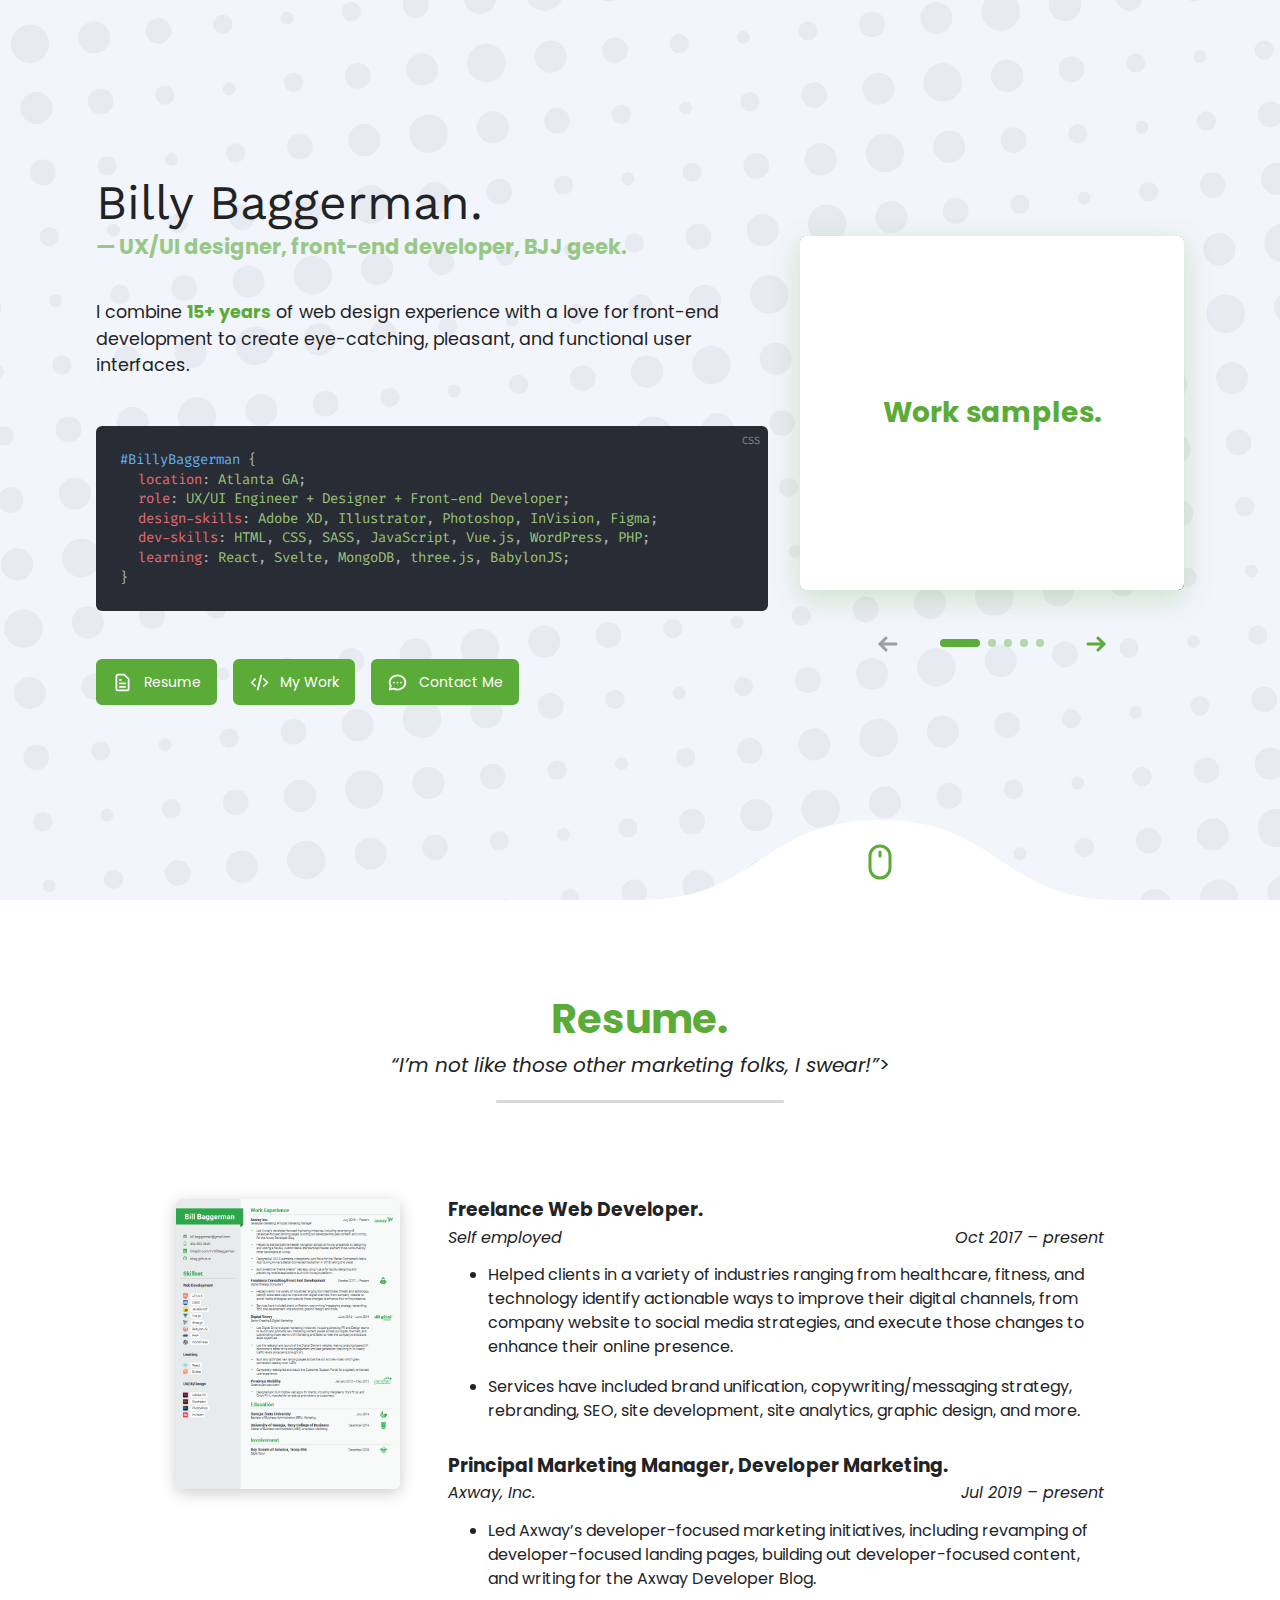
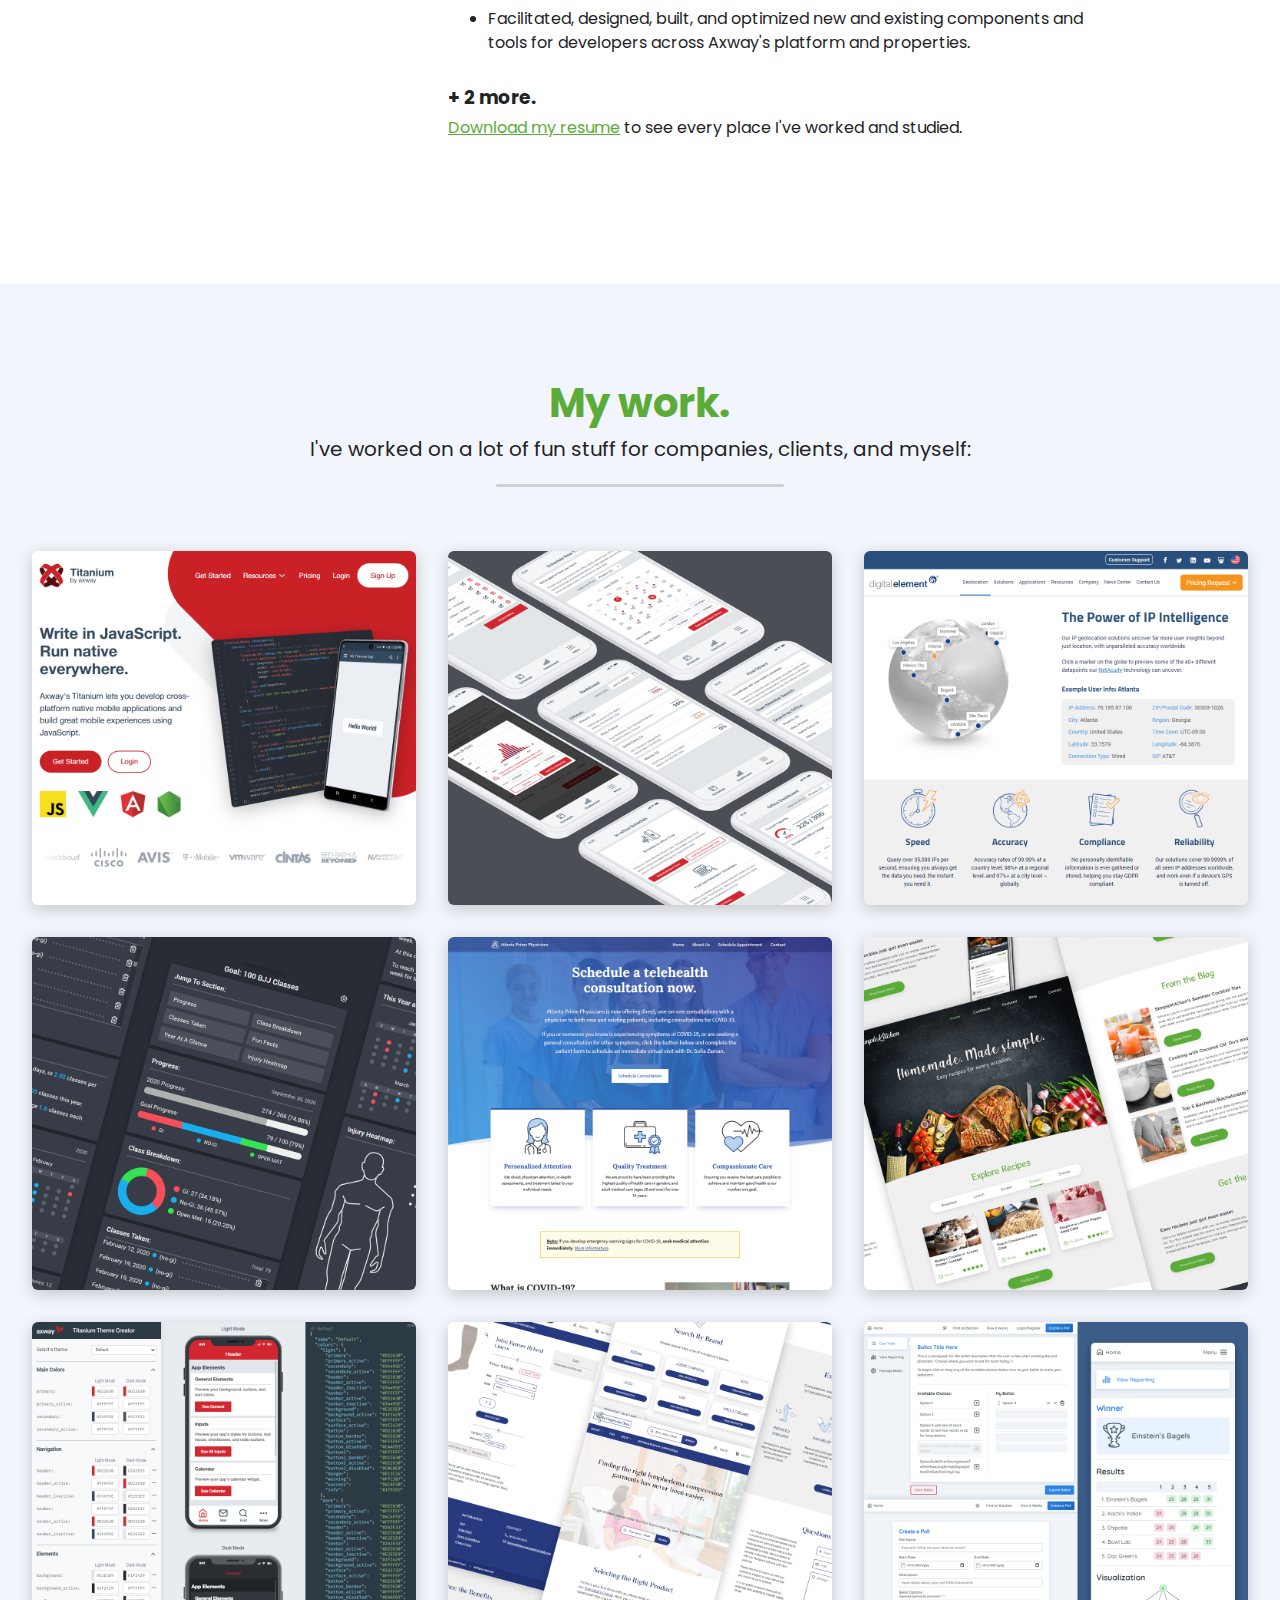
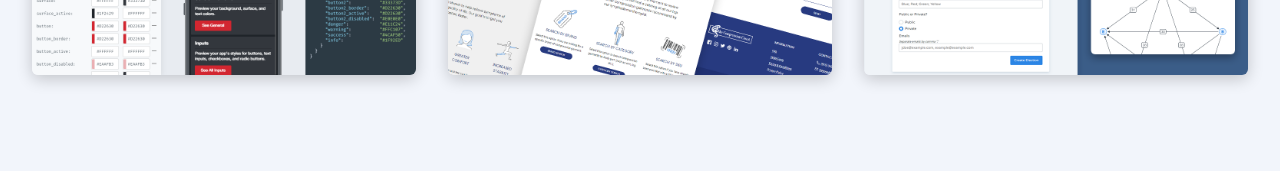
==== index.html @ f3b65472 "Added meta tags to <head> & no-js flavor text to work items" ====
<!DOCTYPE html>
<html lang="en">
    <head>
        <meta charset="UTF-8">
        <meta name="viewport" content="width=device-width, initial-scale=1.0">
        <meta http-equiv="X-UA-Compatible" content="ie=edge">
        <meta name="description" content="Portfolio: Billy Baggerman, freelance front-end developer and UX/UI designer." />
        <meta name="title" property="og:title" content="Billy Baggerman | UX/UI Engineer, Designer, Front-end Developer" />
        <meta property="og:type" content="Website" />
        <meta name="image" property="og:image" content="https://bbag.github.io/img/thumbnail-portfolio.png" />
        <meta name="description" property="og:description" content="Portfolio: Billy Baggerman, freelance front-end developer and UX/UI designer." />
        <meta name="author" content="Billy Baggerman" />
        <title>Billy Baggerman | UX/UI Engineer, Designer, Front-end Developer</title>
        <link rel="stylesheet" href="portfolio.css" type="text/css">
        <link href="https://fonts.googleapis.com/css2?family=Poppins:wght@300;700&family=Fira+Code&family=Work+Sans:wght@800&family=Roboto:ital,wght@0,400;0,700;1,400;1,700&display=swap" rel="stylesheet">
        <link rel="shortcut icon" href="favicon.ico">
    </head>
    <body>
        <section class="hero">
            <!-- <img class="hero-background" src="img/dots-background.svg" alt="">
            <canvas id="heroCanvas"></canvas> -->
            <div class="hero-content">
                <div class="hero--left">
                    <h1 class="hero__name">Billy Baggerman.</h1>
                    <h2 class="hero__title"><span>&mdash; UX/UI designer, front-end developer, BJJ geek.</span></h2>
                    <p class="hero__intro">I combine <strong class="hero__intro__highlight">15+ years</strong> of web design experience with a love for front-end development to create eye-catching, pleasant, and functional user interfaces.</p>
                    <div class="terminal"><span class="terminal--selector">#BillyBaggerman</span> {
<div class="terminal--line"><span class="terminal--property">location</span>: <span class="terminal--value">Atlanta GA</span>;</div><div class="terminal--line"><span class="terminal--property">role</span>: <span class="terminal--value">UX/UI Engineer + Designer + Front-end Developer</span>;</div><div class="terminal--line"><span class="terminal--property">design-skills</span>: <span class="terminal--value">Adobe XD</span>, <span class="terminal--value">Illustrator</span>, <span class="terminal--value">Photoshop</span>, <span class="terminal--value">InVision</span>, <span class="terminal--value">Figma</span>;</div><div class="terminal--line"><span class="terminal--property">dev-skills</span>: <span class="terminal--value">HTML</span>, <span class="terminal--value">CSS</span>, <span class="terminal--value">SASS</span>, <span class="terminal--value">JavaScript</span>, <span class="terminal--value">Vue.js</span>, <span class="terminal--value">WordPress</span>, <span class="terminal--value">PHP</span>;</div><div class="terminal--line"><span class="terminal--property">learning</span>: <span class="terminal--value">React</span>, <span class="terminal--value">Svelte</span>, <span class="terminal--value">MongoDB</span>, <span class="terminal--value">three.js</span>, <span class="terminal--value">BabylonJS</span>;</div>}</div>
                    <div class="hero__buttons">
                        <button class="button" data-scroll="section-resume">
                            <svg xmlns="http://www.w3.org/2000/svg" viewBox="0 0 24 24">
                                <path d="M17 21H7a2 2 0 0 1 -2 -2V5a2 2 0 0 1 2 -2h7l5 5v11a2 2 0 0 1 -2 2z" />
                                <line x1="9" y1="9" x2="10" y2="9" />
                                <line x1="9" y1="13" x2="15" y2="13" />
                                <line x1="9" y1="17" x2="15" y2="17" />
                            </svg>
                            Resume
                        </button>
                        <button class="button" data-scroll="section-work">
                            <svg xmlns="http://www.w3.org/2000/svg" viewBox="0 0 24 24">
                                <polyline points="7 8 3 12 7 16" />
                                <polyline points="17 8 21 12 17 16" />
                                <line x1="14" y1="4" x2="10" y2="20" />
                            </svg>
                            My Work
                        </button>
                        <a class="button" href="mailto:bill.baggerman@gmail.com">
                            <svg xmlns="http://www.w3.org/2000/svg" viewBox="0 0 24 24">
                                <path d="M3 20l1.3 -3.9a9 8 0 1 1 3.4 2.9l-4.7 1" />
                                <line x1="12" y1="12" x2="12" y2="12.01" />
                                <line x1="8" y1="12" x2="8" y2="12.01" />
                                <line x1="16" y1="12" x2="16" y2="12.01" />
                            </svg>
                            Contact Me
                        </a>
                    </div>
                </div>
                <div class="hero--right">
                    <div class="hero__thumbnails">
                        <img class="thumbnail--sizer" src="img/thumbnail-titanium.png" alt="">
                        <img class="thumbnail thumbnail--active" src="img/thumbnail-simplekitchen.png" data-color="#5BAB38" data-target="work-simplekitchen" alt="UX/UI design for recipe landing page">
                        <img class="thumbnail thumbnail--right" src="img/thumbnail-titanium.png" data-color="#CA2127" data-target="work-titanium" alt="Subdomain website for Axway Titanium">
                        <img class="thumbnail thumbnail--right" src="img/thumbnail-digitalelement.png" data-color="#F4941C" data-target="work-digitalelement" alt="Interactive 3D globe for Digital Element">
                        <img class="thumbnail thumbnail--right" src="img/thumbnail-bjjtracker.png" data-color="#282C34" data-target="work-bjjtracker" alt="Personal BJJ class analytics dashboard">
                        <img class="thumbnail thumbnail--right" src="img/thumbnail-atlprime.png" data-color="#3458B2" data-target="work-atlprime" alt="Atlanta Prime Physicians website">
                        <div class="thumbnail-info-container">
                            <span class="thumbnail-info">
                                <h3>Project:</h3>
                                <span class="thumbnail-info-title">
                                    Axway Titanium developer site
                                </span>
                            </span>
                            <span>
                                <button class="button button-small" id="checkItOut">
                                    Check It Out
                                </button>
                            </span>
                        </div>
                        <div class="thumbnail-reveal-1">
                            <span>Work samples.</span>
                        </div>
                    </div>
                    <div class="thumbnail-controls">
                        <button class="button step-button disabled" id="buttonPrev">
                            <svg xmlns="http://www.w3.org/2000/svg" viewBox="0 0 24 18">
                                <line x1="20" y1="10" x2="4" y2="10" />
                                <polyline points="10 16 4 10 10 4" />
                            </svg>
                        </button>
                        <div id="dots">
                            <span class="dot dot-active"></span>
                            <span class="dot"></span>
                            <span class="dot"></span>
                            <span class="dot"></span>
                            <span class="dot"></span>
                        </div>
                        <button class="button step-button" id="buttonNext">
                            <svg xmlns="http://www.w3.org/2000/svg" viewBox="0 0 24 18">
                                <line x1="4" y1="10" x2="20" y2="10" />
                                <polyline points="14 4 20 10 14 16" />
                            </svg>
                        </button>
                    </div>
                </div>
            </div>
            <svg class="hero-bottom-divider" xmlns="http://www.w3.org/2000/svg" viewBox="0 0 480 80">
                <path fill="#FFF" d="M0 80C120 80 120 0 240 0s120 80 240 80H0z" />
                <rect x="230" y="26" width="20" height="32" rx="10" data-scroll="section-resume" />
                <line x1="240" y1="32" x2="240" y2="36" />
            </svg>
        </section>
        <section class="resume" id="section-resume">
            <div class="section-intro">
                <h2>Resume.</h2>
                <p><em>&ldquo;I&rsquo;m not like those other marketing folks, I swear!&rdquo;</em>></p>
                <hr />
            </div>
            <div class="resume-content">
                <a class="resume-thumbnail-container" href="resume/baggerman-resume.pdf" target="_blank">
                    <img class="resume-thumbnail" src="img/resume-thumbnail.png" alt="Resume thumbnail preview image">
                </a>
                <div class="resume-text">
                    <h3 class="resume-position-title">Freelance Web Developer.</h3>
                    <h4 class="resume-position-subtitle">
                        <span class="resume-company">Self employed</span>
                        <span class="resume-timeframe">Oct 2017 – present</span>
                    </h4>
                    <ul class="resume-list">
                        <li>Helped clients in a variety of industries ranging from healthcare, fitness, and technology identify actionable ways to improve their digital channels, from company website to social media strategies, and execute those changes to enhance their online presence.</li>
                        <li>Services have included brand unification, copywriting/messaging strategy, rebranding, SEO, site development, site analytics, graphic design, and more.</li>
                    </ul>
                    <h3 class="resume-position-title">Principal Marketing Manager, Developer Marketing.</h3>
                    <h4 class="resume-position-subtitle">
                        <span class="resume-company">Axway, Inc.</span>
                        <span class="resume-timeframe">Jul 2019 – present</span>
                    </h4>
                    <ul class="resume-list">
                        <li>Led Axway’s developer-focused marketing initiatives, including revamping of developer-focused landing pages, building out developer-focused content, and writing for the Axway Developer Blog.</li>
                        <li>Facilitated, designed, built, and optimized new and existing components and tools for developers across Axway's platform and properties.</li>
                    </ul>
                    <h3 class="resume-position-title">+ 2 more.</h3>
                    <p><a href="resume/baggerman-resume.pdf" target="_blank">Download my resume</a> to see every place I've worked and studied.</p>
                </div>
            </div>
        </section>
        <section class="work" id="section-work">
            <div class="section-intro">
                <h2>My work.</h2>
                <p>I've worked on a lot of fun stuff for companies, clients, and myself:</p>
                <hr />
            </div>
            <div class="work-content-grid">
                <div class="work-item" id="work-titanium">
                    <img class="work-item-background" src="img/thumbnail-titanium.png" alt="" role="presentation">
                    <div class="work-item-content">
                        <div class="work-item-text">
                            <h3 class="work-item-title">
                                Axway Titanium website.
                            </h3>
                            <div class="work-item-description">
                                Hey you internet hipster, you need to enable JavaScript for this!
                            </div>
                        </div>
                        <div class="work-buttons">
                            <a href="#" class="button button-small">
                                <svg xmlns="http://www.w3.org/2000/svg" viewBox="0 0 24 24">
                                    <path d="M11 7h-5a2 2 0 0 0 -2 2v9a2 2 0 0 0 2 2h9a2 2 0 0 0 2 -2v-5" />
                                    <line x1="10" y1="14" x2="20" y2="4" />
                                    <polyline points="15 4 20 4 20 9" />
                                </svg>
                                View
                            </a>
                            <a href="#" class="button button-small">
                                <svg xmlns="http://www.w3.org/2000/svg" viewBox="0 0 24 24">
                                    <path d="M1 12s4-8 11-8 11 8 11 8-4 8-11 8-11-8-11-8z"/>
                                    <circle cx="12" cy="12" r="3"/>
                                </svg>
                                Demo
                            </a>
                            <a href="#" class="button button-small">
                                <svg xmlns="http://www.w3.org/2000/svg" viewBox="0 0 24 24">
                                    <path d="M9 19c-5 1.5-5-2.5-7-3m14 6v-3.87a3.37 3.37 0 0 0-.94-2.61c3.14-.35 6.44-1.54 6.44-7A5.44 5.44 0 0 0 20 4.77 5.07 5.07 0 0 0 19.91 1S18.73.65 16 2.48a13.38 13.38 0 0 0-7 0C6.27.65 5.09 1 5.09 1A5.07 5.07 0 0 0 5 4.77a5.44 5.44 0 0 0-1.5 3.78c0 5.42 3.3 6.61 6.44 7A3.37 3.37 0 0 0 9 18.13V22"/>
                                </svg>
                                GitHub
                            </a>
                        </div>
                    </div>
                </div>
                <div class="work-item" id="work-digitalelement">
                    <img class="work-item-background" src="img/thumbnail-digitalelement.png" alt="" role="presentation">
                    <div class="work-item-content">
                        <div class="work-item-text">
                            <h3 class="work-item-title">
                                3D geolocation data visualization.
                            </h3>
                            <div class="work-item-description">
                                Hey you internet hipster, you need to enable JavaScript for this!
                            </div>
                        </div>
                        <div class="work-buttons">
                            <a href="https://www.digitalelement.com/geolocation/" class="button button-small">
                                <svg xmlns="http://www.w3.org/2000/svg" viewBox="0 0 24 24">
                                    <path d="M11 7h-5a2 2 0 0 0 -2 2v9a2 2 0 0 0 2 2h9a2 2 0 0 0 2 -2v-5" />
                                    <line x1="10" y1="14" x2="20" y2="4" />
                                    <polyline points="15 4 20 4 20 9" />
                                </svg>
                                View
                            </a>
                            <a href="https://bbag.github.io/3d-geolocation-globe/" class="button button-small">
                                <svg xmlns="http://www.w3.org/2000/svg" viewBox="0 0 24 24">
                                    <path d="M1 12s4-8 11-8 11 8 11 8-4 8-11 8-11-8-11-8z"/>
                                    <circle cx="12" cy="12" r="3"/>
                                </svg>
                                Demo
                            </a>
                            <a href="https://github.com/bbag/3d-geolocation-globe" class="button button-small">
                                <svg xmlns="http://www.w3.org/2000/svg" viewBox="0 0 24 24">
                                    <path d="M9 19c-5 1.5-5-2.5-7-3m14 6v-3.87a3.37 3.37 0 0 0-.94-2.61c3.14-.35 6.44-1.54 6.44-7A5.44 5.44 0 0 0 20 4.77 5.07 5.07 0 0 0 19.91 1S18.73.65 16 2.48a13.38 13.38 0 0 0-7 0C6.27.65 5.09 1 5.09 1A5.07 5.07 0 0 0 5 4.77a5.44 5.44 0 0 0-1.5 3.78c0 5.42 3.3 6.61 6.44 7A3.37 3.37 0 0 0 9 18.13V22"/>
                                </svg>
                                GitHub
                            </a>
                        </div>
                    </div>
                </div>
                <div class="work-item" id="work-atlprime">
                    <img class="work-item-background" src="img/thumbnail-atlprime.png" alt="" role="presentation">
                    <div class="work-item-content">
                        <div class="work-item-text">
                            <h3 class="work-item-title">
                                Atlanta Prime Physicians website.
                            </h3>
                            <div class="work-item-description">
                                Hey you internet hipster, you need to enable JavaScript for this!
                            </div>
                        </div>
                        <div class="work-buttons">
                            <a href="https://www.digitalelement.com/geolocation/" class="button button-small">
                                <svg xmlns="http://www.w3.org/2000/svg" viewBox="0 0 24 24">
                                    <path d="M11 7h-5a2 2 0 0 0 -2 2v9a2 2 0 0 0 2 2h9a2 2 0 0 0 2 -2v-5" />
                                    <line x1="10" y1="14" x2="20" y2="4" />
                                    <polyline points="15 4 20 4 20 9" />
                                </svg>
                                View
                            </a>
                            <a href="#" class="button button-small">
                                <svg xmlns="http://www.w3.org/2000/svg" viewBox="0 0 24 24">
                                    <path d="M1 12s4-8 11-8 11 8 11 8-4 8-11 8-11-8-11-8z"/>
                                    <circle cx="12" cy="12" r="3"/>
                                </svg>
                                Demo
                            </a>
                            <a href="#" class="button button-small">
                                <svg xmlns="http://www.w3.org/2000/svg" viewBox="0 0 24 24">
                                    <path d="M9 19c-5 1.5-5-2.5-7-3m14 6v-3.87a3.37 3.37 0 0 0-.94-2.61c3.14-.35 6.44-1.54 6.44-7A5.44 5.44 0 0 0 20 4.77 5.07 5.07 0 0 0 19.91 1S18.73.65 16 2.48a13.38 13.38 0 0 0-7 0C6.27.65 5.09 1 5.09 1A5.07 5.07 0 0 0 5 4.77a5.44 5.44 0 0 0-1.5 3.78c0 5.42 3.3 6.61 6.44 7A3.37 3.37 0 0 0 9 18.13V22"/>
                                </svg>
                                GitHub
                            </a>
                        </div>
                    </div>
                </div>
                <div class="work-item" id="work-bjjtracker">
                    <img class="work-item-background" src="img/thumbnail-bjjtracker.png" alt="" role="presentation">
                    <div class="work-item-content">
                        <div class="work-item-text">
                            <h3 class="work-item-title">
                                Personal BJJ analytics dashboard.
                            </h3>
                            <div class="work-item-description">
                                Hey you internet hipster, you need to enable JavaScript for this!
                            </div>
                        </div>
                        <div class="work-buttons">
                            <a href="https://www.digitalelement.com/geolocation/" class="button button-small">
                                <svg xmlns="http://www.w3.org/2000/svg" viewBox="0 0 24 24">
                                    <path d="M11 7h-5a2 2 0 0 0 -2 2v9a2 2 0 0 0 2 2h9a2 2 0 0 0 2 -2v-5" />
                                    <line x1="10" y1="14" x2="20" y2="4" />
                                    <polyline points="15 4 20 4 20 9" />
                                </svg>
                                View
                            </a>
                            <a href="#" class="button button-small">
                                <svg xmlns="http://www.w3.org/2000/svg" viewBox="0 0 24 24">
                                    <path d="M1 12s4-8 11-8 11 8 11 8-4 8-11 8-11-8-11-8z"/>
                                    <circle cx="12" cy="12" r="3"/>
                                </svg>
                                Demo
                            </a>
                            <a href="#" class="button button-small">
                                <svg xmlns="http://www.w3.org/2000/svg" viewBox="0 0 24 24">
                                    <path d="M9 19c-5 1.5-5-2.5-7-3m14 6v-3.87a3.37 3.37 0 0 0-.94-2.61c3.14-.35 6.44-1.54 6.44-7A5.44 5.44 0 0 0 20 4.77 5.07 5.07 0 0 0 19.91 1S18.73.65 16 2.48a13.38 13.38 0 0 0-7 0C6.27.65 5.09 1 5.09 1A5.07 5.07 0 0 0 5 4.77a5.44 5.44 0 0 0-1.5 3.78c0 5.42 3.3 6.61 6.44 7A3.37 3.37 0 0 0 9 18.13V22"/>
                                </svg>
                                GitHub
                            </a>
                        </div>
                    </div>
                </div>
                <div class="work-item" id="work-simplekitchen">
                    <img class="work-item-background" src="img/thumbnail-simplekitchen.png" alt="" role="presentation">
                    <div class="work-item-content">
                        <div class="work-item-text">
                            <h3 class="work-item-title">
                                UX/UI design for recipe landing page.
                            </h3>
                            <div class="work-item-description">
                                Hey you internet hipster, you need to enable JavaScript for this!
                            </div>
                        </div>
                        <div class="work-buttons">
                            <a href="https://www.digitalelement.com/geolocation/" class="button button-small">
                                <svg xmlns="http://www.w3.org/2000/svg" viewBox="0 0 24 24">
                                    <path d="M11 7h-5a2 2 0 0 0 -2 2v9a2 2 0 0 0 2 2h9a2 2 0 0 0 2 -2v-5" />
                                    <line x1="10" y1="14" x2="20" y2="4" />
                                    <polyline points="15 4 20 4 20 9" />
                                </svg>
                                View
                            </a>
                            <a href="#" class="button button-small">
                                <svg xmlns="http://www.w3.org/2000/svg" viewBox="0 0 24 24">
                                    <path d="M1 12s4-8 11-8 11 8 11 8-4 8-11 8-11-8-11-8z"/>
                                    <circle cx="12" cy="12" r="3"/>
                                </svg>
                                Demo
                            </a>
                            <a href="#" class="button button-small">
                                <svg xmlns="http://www.w3.org/2000/svg" viewBox="0 0 24 24">
                                    <path d="M9 19c-5 1.5-5-2.5-7-3m14 6v-3.87a3.37 3.37 0 0 0-.94-2.61c3.14-.35 6.44-1.54 6.44-7A5.44 5.44 0 0 0 20 4.77 5.07 5.07 0 0 0 19.91 1S18.73.65 16 2.48a13.38 13.38 0 0 0-7 0C6.27.65 5.09 1 5.09 1A5.07 5.07 0 0 0 5 4.77a5.44 5.44 0 0 0-1.5 3.78c0 5.42 3.3 6.61 6.44 7A3.37 3.37 0 0 0 9 18.13V22"/>
                                </svg>
                                GitHub
                            </a>
                        </div>
                    </div>
                </div>
                <div class="work-item" id="work-titaniumthemepicker">
                    <img class="work-item-background" src="img/thumbnail-titaniumthemepicker.png" alt="" role="presentation">
                    <div class="work-item-content">
                        <div class="work-item-text">
                            <h3 class="work-item-title">
                                Axway Titanium app theme creator tool.
                            </h3>
                            <div class="work-item-description">
                                Hey you internet hipster, you need to enable JavaScript for this!
                            </div>
                        </div>
                        <div class="work-buttons">
                            <a href="https://www.digitalelement.com/geolocation/" class="button button-small">
                                <svg xmlns="http://www.w3.org/2000/svg" viewBox="0 0 24 24">
                                    <path d="M11 7h-5a2 2 0 0 0 -2 2v9a2 2 0 0 0 2 2h9a2 2 0 0 0 2 -2v-5" />
                                    <line x1="10" y1="14" x2="20" y2="4" />
                                    <polyline points="15 4 20 4 20 9" />
                                </svg>
                                View
                            </a>
                            <a href="#" class="button button-small">
                                <svg xmlns="http://www.w3.org/2000/svg" viewBox="0 0 24 24">
                                    <path d="M1 12s4-8 11-8 11 8 11 8-4 8-11 8-11-8-11-8z"/>
                                    <circle cx="12" cy="12" r="3"/>
                                </svg>
                                Demo
                            </a>
                            <a href="#" class="button button-small">
                                <svg xmlns="http://www.w3.org/2000/svg" viewBox="0 0 24 24">
                                    <path d="M9 19c-5 1.5-5-2.5-7-3m14 6v-3.87a3.37 3.37 0 0 0-.94-2.61c3.14-.35 6.44-1.54 6.44-7A5.44 5.44 0 0 0 20 4.77 5.07 5.07 0 0 0 19.91 1S18.73.65 16 2.48a13.38 13.38 0 0 0-7 0C6.27.65 5.09 1 5.09 1A5.07 5.07 0 0 0 5 4.77a5.44 5.44 0 0 0-1.5 3.78c0 5.42 3.3 6.61 6.44 7A3.37 3.37 0 0 0 9 18.13V22"/>
                                </svg>
                                GitHub
                            </a>
                        </div>
                    </div>
                </div>
                <div class="work-item" id="work-compressioncloset">
                    <img class="work-item-background" src="img/thumbnail-compressioncloset.png" alt="" role="presentation">
                    <div class="work-item-content">
                        <div class="work-item-text">
                            <h3 class="work-item-title">
                                The Compression Closet website.
                            </h3>
                            <div class="work-item-description">
                                Hey you internet hipster, you need to enable JavaScript for this!
                            </div>
                        </div>
                        <div class="work-buttons">
                            <a href="https://www.digitalelement.com/geolocation/" class="button button-small">
                                <svg xmlns="http://www.w3.org/2000/svg" viewBox="0 0 24 24">
                                    <path d="M11 7h-5a2 2 0 0 0 -2 2v9a2 2 0 0 0 2 2h9a2 2 0 0 0 2 -2v-5" />
                                    <line x1="10" y1="14" x2="20" y2="4" />
                                    <polyline points="15 4 20 4 20 9" />
                                </svg>
                                View
                            </a>
                            <a href="#" class="button button-small">
                                <svg xmlns="http://www.w3.org/2000/svg" viewBox="0 0 24 24">
                                    <path d="M1 12s4-8 11-8 11 8 11 8-4 8-11 8-11-8-11-8z"/>
                                    <circle cx="12" cy="12" r="3"/>
                                </svg>
                                Demo
                            </a>
                            <a href="#" class="button button-small">
                                <svg xmlns="http://www.w3.org/2000/svg" viewBox="0 0 24 24">
                                    <path d="M9 19c-5 1.5-5-2.5-7-3m14 6v-3.87a3.37 3.37 0 0 0-.94-2.61c3.14-.35 6.44-1.54 6.44-7A5.44 5.44 0 0 0 20 4.77 5.07 5.07 0 0 0 19.91 1S18.73.65 16 2.48a13.38 13.38 0 0 0-7 0C6.27.65 5.09 1 5.09 1A5.07 5.07 0 0 0 5 4.77a5.44 5.44 0 0 0-1.5 3.78c0 5.42 3.3 6.61 6.44 7A3.37 3.37 0 0 0 9 18.13V22"/>
                                </svg>
                                GitHub
                            </a>
                        </div>
                    </div>
                </div>
                <div class="work-item" id="work-rcv">
                    <img class="work-item-background" src="img/thumbnail-rcv.png" alt="" role="presentation">
                    <div class="work-item-content">
                        <div class="work-item-text">
                            <h3 class="work-item-title">
                                Rank Choice Vote website UX/UI.
                            </h3>
                            <div class="work-item-description">
                                Hey you internet hipster, you need to enable JavaScript for this!
                            </div>
                        </div>
                        <div class="work-buttons">
                            <a href="https://www.digitalelement.com/geolocation/" class="button button-small">
                                <svg xmlns="http://www.w3.org/2000/svg" viewBox="0 0 24 24">
                                    <path d="M11 7h-5a2 2 0 0 0 -2 2v9a2 2 0 0 0 2 2h9a2 2 0 0 0 2 -2v-5" />
                                    <line x1="10" y1="14" x2="20" y2="4" />
                                    <polyline points="15 4 20 4 20 9" />
                                </svg>
                                View
                            </a>
                            <a href="#" class="button button-small">
                                <svg xmlns="http://www.w3.org/2000/svg" viewBox="0 0 24 24">
                                    <path d="M1 12s4-8 11-8 11 8 11 8-4 8-11 8-11-8-11-8z"/>
                                    <circle cx="12" cy="12" r="3"/>
                                </svg>
                                Demo
                            </a>
                            <a href="#" class="button button-small">
                                <svg xmlns="http://www.w3.org/2000/svg" viewBox="0 0 24 24">
                                    <path d="M9 19c-5 1.5-5-2.5-7-3m14 6v-3.87a3.37 3.37 0 0 0-.94-2.61c3.14-.35 6.44-1.54 6.44-7A5.44 5.44 0 0 0 20 4.77 5.07 5.07 0 0 0 19.91 1S18.73.65 16 2.48a13.38 13.38 0 0 0-7 0C6.27.65 5.09 1 5.09 1A5.07 5.07 0 0 0 5 4.77a5.44 5.44 0 0 0-1.5 3.78c0 5.42 3.3 6.61 6.44 7A3.37 3.37 0 0 0 9 18.13V22"/>
                                </svg>
                                GitHub
                            </a>
                        </div>
                    </div>
                </div>
            </div>
            <div class="work-modal">
                <div class="work-modal-content-container">
                    <div class="work-modal-content">
                        <button class="button button-secondary button-small" data-close-modal>
                            <svg xmlns="http://www.w3.org/2000/svg" viewBox="0 0 24 24">
                                <line x1="20" y1="12" x2="4" y2="12" />
                                <polyline points="10 18 4 12 10 6" />
                            </svg>
                            Back to portfolio
                        </button>
                        <hr class="hr-full-width" />
                        <h3 class="work-modal-title">Title will go here.</h3>
                        <img class="work-modal-screenshot" src="img/thumbnail-bjjtracker.png" alt="placeholder">
                        <h4 class="work-modal-subtitle">Tech stack:</h4>
                        <ul class="tech-stack-list">
                            <li><img src="img/icon-html.svg" alt=""></li>
                            <li><img src="img/icon-css.svg" alt=""></li>
                            <li><img src="img/icon-sass.svg" alt=""></li>
                            <li><img src="img/icon-js.svg" alt=""></li>
                            <li><img src="img/icon-vue.svg" alt=""></li>
                            <li><img src="img/icon-illustrator.svg" alt=""></li>
                        </ul>
                        <h4 class="work-modal-subtitle">About:</h4>
                        <div class="work-modal-description">
                            <p>This is the description. Bacon ipsum dolor amet aute kevin burgdoggen consequat officia anim, alcatra cow sint culpa incididunt commodo ullamco. Elit tempor ex, culpa pariatur ground round in sint burgdoggen sed. Jowl nostrud in, pig et ribeye tempor.</p>
                            <p>Beef pork belly esse culpa sausage swine fatback ex, laborum tail pork chop boudin enim laboris ham irure.</p>
                            <p>Salami veniam jowl jerky flank, esse beef pastrami. Tri-tip qui dolore, frankfurter cupim swine tail minim flank. Ball tip tenderloin shank turkey labore. Elit porchetta strip steak venison eu excepteur pork loin tongue minim ipsum veniam id ham ea short loin. Tongue proident ea prosciutto shank laborum deserunt burgdoggen pork chop.</p>
                        </div>
                        <h4 class="work-modal-subtitle">Links:</h4>
                        <ul class="work-modal-links">
                            <li>F</li>
                        </ul>
                        <hr class="hr-full-width" />
                        <button class="button button-secondary button-small" data-close-modal>
                            <svg xmlns="http://www.w3.org/2000/svg" viewBox="0 0 24 24">
                                <line x1="20" y1="12" x2="4" y2="12" />
                                <polyline points="10 18 4 12 10 6" />
                            </svg>
                            Back to portfolio
                        </button>
                    </div>
                </div>
                <div class="work-modal-cover"></div>
            </div>
        </section>
        <script type="text/javascript" src="portfolio.js"></script>
    </body>
</html>
---- portfolio.css ----
:root {
  --color-background: #F2F5FB;
  --color-primary: #CA2127;
  --color-primary-alt: #B31D22;
  --color-primary-faint: rgba(210, 38, 48, 0);
  --color-shadow: rgba(202, 33, 39, 0.25);
  --color-text: #212124;
}

@keyframes pop-in {
  from {
    opacity: 0;
    transform: translateY(4rem);
  }
  to {
    opacity: 1;
    transform: translateY(0);
  }
}

@keyframes slide-in-centered {
  from {
    transform: translate(-50%, 100%);
  }
  to {
    transform: translate(-50%, 0);
  }
}

@keyframes slide-out {
  from {
    transform: translateY(0);
  }
  to {
    transform: translateY(-100%);
  }
}

@keyframes icon-mouse-scroll {
  0% {
    transform: translateY(0);
  }
  100% {
    transform: translateY(0.25em);
  }
}

/*---------------------------------------------------------*/
/*  REBOOT.CSS                                             */
/*---------------------------------------------------------*/
*,
*::before,
*::after {
  box-sizing: border-box;
}

html {
  font-family: "Poppins", sans-serif;
  line-height: 1.15;
  -webkit-text-size-adjust: 100%;
  -ms-text-size-adjust: 100%;
  -ms-overflow-style: scrollbar;
  -webkit-tap-highlight-color: rgba(0, 0, 0, 0);
}

body {
  margin: 0;
  text-align: left;
}

@-ms-viewport {
  width: device-width;
}

article, aside, dialog, figcaption, figure, footer, header, hgroup, main, nav, section {
  display: block;
}

[tabindex="-1"]:focus {
  outline: none !important;
}

hr {
  box-sizing: content-box;
  height: 0;
  overflow: visible;
}

h1, h2, h3, h4, h5, h6 {
  margin-top: 0;
  margin-bottom: 0.5rem;
}

p {
  margin-top: 0;
}

abbr[title],
abbr[data-original-title] {
  border-bottom: 0;
  cursor: help;
  text-decoration: underline;
  text-decoration: underline dotted;
}

address {
  font-style: normal;
  line-height: inherit;
  margin-bottom: 1rem;
}

ol,
ul,
dl {
  margin-top: 0;
  margin-bottom: 1rem;
}

ol ol,
ul ul,
ol ul,
ul ol {
  margin-bottom: 0;
}

dd {
  margin-bottom: 0.5rem;
  margin-left: 0;
}

blockquote {
  margin: 0 0 1rem;
}

dfn {
  font-style: italic;
}

b, strong {
  font-weight: bolder;
}

small {
  font-size: 80%;
}

sub, sup {
  font-size: 75%;
  line-height: 0;
  position: relative;
  vertical-align: baseline;
}

sub {
  bottom: -0.25em;
}

sup {
  top: -0.5em;
}

a {
  background-color: transparent;
  -webkit-text-decoration-skip: objects;
}

a:not([href]):not([tabindex]) {
  color: inherit;
  text-decoration: none;
}

a:not([href]):not([tabindex]):focus {
  outline: 0;
}

pre, code, kbd, samp {
  font-family: monospace, monospace;
  font-size: 1em;
}

pre {
  margin-top: 0;
  margin-bottom: 1rem;
  overflow: auto;
}

figure {
  margin: 0 0 1rem;
}

img {
  border-style: none;
  height: auto;
  max-width: 100%;
  vertical-align: middle;
}

svg:not(:root) {
  overflow: hidden;
}

a, area, button, [role="button"], input, label, select, summary, textarea {
  touch-action: manipulation;
}

table {
  border-collapse: collapse;
}

caption {
  caption-side: bottom;
  text-align: left;
}

th {
  text-align: inherit;
}

label {
  display: inline-block;
  margin-bottom: 0.5rem;
}

button:focus {
  outline: 1px dotted;
  outline: 5px auto -webkit-focus-ring-color;
}

input, button, select, optgroup, textarea {
  font-family: inherit;
  font-size: inherit;
  line-height: inherit;
  margin: 0;
}

button,
input {
  overflow: visible;
}

button, select {
  text-transform: none;
}

button,
html [type="button"],
[type="reset"],
[type="submit"] {
  -webkit-appearance: button;
}

button::-moz-focus-inner,
[type="button"]::-moz-focus-inner,
[type="reset"]::-moz-focus-inner,
[type="submit"]::-moz-focus-inner {
  border-style: none;
  padding: 0;
}

input[type="radio"],
input[type="checkbox"] {
  box-sizing: border-box;
  padding: 0;
}

input[type="date"],
input[type="time"],
input[type="datetime-local"],
input[type="month"] {
  -webkit-appearance: listbox;
}

textarea {
  overflow: auto;
  resize: vertical;
}

fieldset {
  border: 0;
  margin: 0;
  min-width: 0;
  padding: 0;
}

legend {
  color: inherit;
  display: block;
  font-size: 1.5rem;
  line-height: inherit;
  margin-bottom: 0.5rem;
  max-width: 100%;
  padding: 0;
  white-space: normal;
  width: 100%;
}

progress {
  vertical-align: baseline;
}

[type="number"]::-webkit-inner-spin-button,
[type="number"]::-webkit-outer-spin-button {
  height: auto;
}

[type="search"] {
  outline-offset: -2px;
  -webkit-appearance: none;
}

[type="search"]::-webkit-search-cancel-button,
[type="search"]::-webkit-search-decoration {
  -webkit-appearance: none;
}

::-webkit-file-upload-button {
  font: inherit;
  -webkit-appearance: button;
}

output {
  display: inline-block;
}

summary {
  display: list-item;
}

template {
  display: none;
}

[hidden] {
  display: none !important;
}

/*---------------------------------------------------------*/
/*  CUSTOM STYLES                                          */
/*---------------------------------------------------------*/
html {
  background: var(--color-background);
  color: #222325;
}

body {
  font-family: "Poppins", sans-serif;
}

a {
  color: var(--color-primary);
  transition: color 400ms ease;
}

a:hover {
  color: var(--color-primary-alt);
}

p {
  line-height: 1.5;
}

strong {
  font-weight: 700;
}

hr {
  background: rgba(0, 0, 0, 0.15);
  border: 0;
  border-radius: 1em;
  height: 0.1875rem;
  margin: 1rem auto;
  max-width: 18rem;
  outline: none;
}

hr.hr-full-width {
  max-width: 100%;
}

.work-modal-content hr {
  margin: 2rem 0;
}

.content-container {
  display: grid;
  max-width: 72rem;
}

.button {
  -webkit-box-align: center;
  -ms-flex-align: center;
  -webkit-align-items: center;
  -moz-align-items: center;
  align-items: center;
  background: var(--color-primary);
  border: 0.125rem solid var(--color-primary);
  border-radius: 0.375rem;
  color: #FFF;
  cursor: pointer;
  display: inline-block;
  display: -webkit-inline-flex;
  display: -webkit-inline-box;
  display: -moz-inline-flex;
  display: -ms-inline-flexbox;
  display: inline-flex;
  min-height: 3.25em;
  padding: 0.675em 1em;
  position: relative;
  text-align: center;
  text-decoration: none;
  transition: all 200ms ease;
  user-select: none;
  white-space: nowrap;
}

.button:hover, .button:focus {
  background-color: var(--color-primary-alt);
  border-color: var(--color-primary-alt);
  color: #FFF;
  outline: none;
}

.button svg {
  fill: none;
  margin-right: 0.75em;
  stroke: currentColor;
  stroke-width: 2;
  stroke-linecap: round;
  stroke-linejoin: round;
  width: 1.5em;
}

.button.button-small {
  font-size: 0.875em;
  min-height: 1em;
  padding: 0.5rem 0.75rem;
}

.button-secondary {
  background: none;
  color: var(--color-primary);
}

.button-secondary:hover, .button-secondary:focus {
  background: var(--color-primary-faint);
  color: var(--color-primary-alt);
  outline: none;
}

.button.step-button {
  background: rgba(0, 0, 0, 0);
  border: 0;
  color: var(--color-primary);
  min-height: auto;
  padding: 0.75rem;
}

.button.step-button:hover {
  background: rgba(0, 0, 0, 0.06);
}

.button.step-button.disabled {
  color: var(--color-text);
  cursor: default;
  opacity: 0.4;
}

.button.step-button.disabled:hover {
  background: rgba(0, 0, 0, 0);
}

.button.step-button svg {
  fill: none;
  margin: 0;
  stroke: currentColor;
  stroke-width: 3;
  stroke-linecap: round;
  stroke-linejoin: round;
  width: 1.5rem;
}

.button.step-button:last-of-type svg {
  margin: 0;
}

.hero__name,
.hero__title,
.hero__intro,
.terminal,
.hero__buttons > *,
.hero__thumbnails,
.thumbnail-controls {
  animation: pop-in 1.8s cubic-bezier(0.19, 1, 0.22, 1) both;
}

.hero-bottom-divider {
  animation: slide-in-centered 1.8s cubic-bezier(0.19, 1, 0.22, 1) both;
}

.thumbnail-reveal-1 {
  animation: slide-out 800ms cubic-bezier(0.8, 0, 0.2, 1) both;
  animation-delay: 1s;
}

.thumbnail-reveal-1 span {
  animation: pop-in 1.8ms cubic-bezier(0.8, 0, 0.2, 1) both;
  animation-delay: 100ms;
}

.hero {
  align-items: center;
  /* Start of placeholder bg image */
  background-attachment: fixed;
  background-image: url("img/dots-background.svg");
  background-position: center center;
  background-repeat: no-repeat;
  background-size: cover;
  /* End of placeholder bg image */
  display: grid;
  font-size: 0.875rem;
  justify-items: center;
  min-height: 100vh;
  overflow: hidden;
  padding-bottom: 3rem;
  position: relative;
}

#heroCanvas {
  left: 50%;
  min-height: 100%;
  min-width: 100%;
  position: fixed;
  top: 50%;
  transform: translate(-50%, -50%);
  z-index: 0;
}

.hero-background {
  left: 50%;
  min-height: 112%;
  min-width: 106%;
  position: absolute;
  top: 50%;
  transform: translate(-50%, -50%) rotate(-5deg);
  z-index: 0;
}

.hero-background circle {
  fill: rgba(0, 0, 0, 0.5);
  transform: scale(2);
  transition: all 200ms ease;
}

.hero-content {
  align-items: center;
  display: grid;
  gap: 3rem;
  grid-template-areas: "hero-left" "hero-right";
  grid-template-columns: 1fr;
  justify-items: center;
  max-width: 72rem;
  padding: 1rem;
}

.hero-content--left {
  grid-area: hero-left;
}

.hero-content--right {
  grid-area: hero-right;
}

.hero__name,
.hero__title,
.hero__intro,
.hero__intro__highlight {
  transition: all 200ms ease;
}

.hero__name {
  font-family: "Work Sans", "Roboto", sans-serif;
  font-size: 2.25rem;
  font-weight: normal;
  line-height: 1;
}

.hero__title {
  animation-delay: 75ms;
  color: var(--color-primary);
  margin: 0 0 2.5rem;
}

.hero__title span {
  opacity: 0.6;
}

.hero__intro {
  animation-delay: 150ms;
  font-size: 1.25em;
}

.hero__intro__highlight {
  color: var(--color-primary);
}

.terminal {
  animation-delay: 225ms;
  background: #282C34;
  border-radius: 0.375rem;
  color: #ABB2BF;
  font-family: "Fira Code", sans-serif;
  font-size: 0.875em;
  line-height: 1.4;
  padding: 1.5rem;
  position: relative;
  margin: 3rem 0;
  max-width: 100%;
  overflow: hidden;
  white-space: pre-wrap;
}

.terminal::after {
  color: #FFF;
  content: "CSS";
  font-size: 0.75em;
  opacity: 0.4;
  position: absolute;
  right: 0.75em;
  top: 0.75em;
}

.terminal--line {
  padding-left: 2.5em;
  text-indent: -1.25em;
}

.terminal--selector {
  color: #61AFEF;
}

.terminal--property {
  color: #E06C75;
}

.terminal--value {
  color: #98C379;
}

.hero__thumbnails {
  animation-delay: 300ms;
  background: #000;
  border-radius: 0.375rem;
  box-shadow: 0 0.5rem 1.75rem var(--color-shadow);
  max-width: 28rem;
  overflow: hidden;
  position: relative;
  transition: box-shadow 400ms ease;
}

.thumbnail {
  display: block;
  left: 0;
  opacity: 0.4;
  position: absolute;
  top: 0;
  transition: transform 400ms ease, opacity 400ms ease;
  width: 100%;
  z-index: 1;
}

.thumbnail--sizer {
  opacity: 0;
  pointer-events: none;
  z-index: 0;
}

.thumbnail--active {
  opacity: 1;
  transition: transform 400ms cubic-bezier(0.19, 1, 0.22, 1);
  z-index: 2;
}

.thumbnail--left {
  transform: translateX(-100%);
}

.thumbnail--right {
  transform: translateX(100%);
}

.thumbnail-info-container {
  align-items: flex-end;
  background: rgba(0, 0, 0, 0.4);
  background: linear-gradient(to bottom, rgba(0, 0, 0, 0) 0%, rgba(0, 0, 0, 0.8) 100%);
  bottom: 0;
  color: #FFF;
  display: flex;
  justify-content: space-between;
  left: 0;
  min-height: 33%;
  padding: 1em;
  position: absolute;
  transform: translateY(100%);
  transition: transform 500ms cubic-bezier(0.8, 0, 0.2, 1);
  width: 100%;
  z-index: 3;
}

.thumbnail-info-container > * {
  opacity: 0;
  transform: translateY(100%);
  transition: all 500ms cubic-bezier(0.8, 0, 0.2, 1);
}

.hero__thumbnails:hover .thumbnail-info-container {
  transform: translateY(0);
}

.hero__thumbnails:hover .thumbnail-info-container > * {
  opacity: 1;
  transform: translateY(0);
}

.hero__thumbnails:hover .thumbnail-info-container > *:nth-child(1) {
  transition-delay: 125ms;
}

.hero__thumbnails:hover .thumbnail-info-container > *:nth-child(2) {
  transition-delay: 200ms;
}

.thumbnail-reveal-1 {
  align-items: center;
  background: #FFF;
  display: flex;
  height: 100%;
  justify-content: center;
  left: 0;
  position: absolute;
  top: 0;
  width: 100%;
  z-index: 4;
}

.thumbnail-reveal-1 span {
  color: var(--color-primary);
  font-weight: bold;
  font-size: 2em;
}

.thumbnail-controls {
  animation-delay: 475ms;
  margin-top: 2rem;
}

.thumbnail-controls > * {
  -webkit-transition: all 200ms ease;
  transition: all 200ms ease;
}

.thumbnail-controls,
#dots {
  -webkit-box-align: center;
  -ms-flex-align: center;
  -webkit-align-items: center;
  -moz-align-items: center;
  align-items: center;
  display: -moz-box;
  display: -webkit-box;
  display: -ms-flexbox;
  display: -webkit-flex;
  display: flex;
  -webkit-flex-wrap: nowrap;
  -moz-flex-wrap: nowrap;
  -ms-flex-wrap: none;
  flex-wrap: nowrap;
  -webkit-box-pack: center;
  -moz-box-pack: center;
  -ms-flex-pack: center;
  -webkit-justify-content: center;
  -moz-justify-content: center;
  justify-content: center;
}

#dots {
  margin: 0 1rem;
  width: 8rem;
}

.dot {
  background: var(--color-primary);
  border-radius: 1rem;
  border: 0;
  content: '';
  display: block;
  height: 0.5rem;
  margin: 0.25rem;
  opacity: 0.4;
  outline: 0;
  -webkit-transition: all 400ms cubic-bezier(0.19, 1, 0.22, 1);
  transition: all 400ms cubic-bezier(0.19, 1, 0.22, 1);
  width: 0.5rem;
}

.dot.dot--active {
  opacity: 1;
  width: 2.5rem;
}

.hero__buttons {
  -webkit-box-align: center;
  -ms-flex-align: center;
  -webkit-align-items: center;
  -moz-align-items: center;
  align-items: center;
  display: -moz-box;
  display: -webkit-box;
  display: -ms-flexbox;
  display: -webkit-flex;
  display: flex;
  flex-wrap: wrap;
}

.hero__buttons > * {
  margin-bottom: 1rem;
}

.hero__buttons > *:not(:last-child) {
  margin-right: 1rem;
}

.hero__buttons > *:nth-child(1) {
  animation-delay: 525ms;
}

.hero__buttons > *:nth-child(2) {
  animation-delay: 575ms;
}

.hero__buttons > *:nth-child(3) {
  animation-delay: 625ms;
}

.hero-bottom-divider {
  animation-delay: 1.4s;
  bottom: 0;
  left: 50%;
  max-width: 60%;
  position: absolute;
  width: 30rem;
}

.hero-bottom-divider path {
  fill: #FFF;
}

.hero-bottom-divider line,
.hero-bottom-divider rect {
  stroke: var(--color-primary);
  stroke-width: 3;
  stroke-linecap: round;
  stroke-linejoin: round;
  transition: all 200ms ease;
}

.hero-bottom-divider line {
  animation: icon-mouse-scroll 0.5s cubic-bezier(0.8, 0, 0.2, 1) alternate infinite;
  animation-iteration-count: 10;
  pointer-events: none;
}

.hero-bottom-divider:hover line {
  animation-iteration-count: infinite;
}

.hero-bottom-divider rect {
  cursor: pointer;
  fill: #FFF;
}

section:not(.hero) {
  position: relative;
  z-index: 1;
}

.resume,
.work {
  padding: 4rem 1rem;
}

.section-intro {
  margin-bottom: 4rem;
  text-align: center;
}

.section-intro h2 {
  color: var(--color-primary);
  font-size: 2.5em;
}

.section-intro p {
  font-size: 1.25em;
}

.resume {
  background: #FFF;
}

.resume-content {
  margin: 0 auto;
}

.resume-thumbnail {
  border-radius: 0.375rem;
  box-shadow: 0 0.25rem 1rem rgba(0, 0, 0, 0.2);
  display: block;
  margin: 0 auto 4rem;
  max-width: 100%;
  transition: all 400ms ease;
  width: 24rem;
}

.resume-thumbnail:hover {
  box-shadow: 0 0.375rem 1.875rem rgba(0, 0, 0, 0.25);
}

.resume-text {
  flex: 1 1 auto;
}

.resume-position-title {
  margin-bottom: 0.5rem;
}

.resume-position-title:not(:first-child) {
  margin-top: 2rem;
}

.resume-position-subtitle {
  display: flex;
  font-style: italic;
  font-weight: normal;
  justify-content: space-between;
  margin-bottom: 1rem;
}

.resume-list {
  line-height: 1.5;
}

.resume-list li {
  margin-bottom: 1rem;
}

.avatar {
  border-radius: 100vh;
  display: block;
  margin: 2rem auto;
  max-width: 14rem;
}

.work {
  background: var(--color-background);
}

.work-content-grid {
  display: grid;
  gap: 1rem;
  grid-template-columns: repeat(auto-fill, minmax(16rem, 1fr));
}

.work-item {
  background-position: center center;
  background-repeat: no-repeat;
  background-size: cover;
  border-radius: 0.375rem;
  box-shadow: 0 0.25rem 1rem rgba(0, 0, 0, 0.2);
  overflow: hidden;
  position: relative;
  transition: all 400ms ease;
  z-index: 1;
}

.work-item:hover {
  box-shadow: 0 0.375rem 1.875rem rgba(0, 0, 0, 0.25);
  z-index: 2;
}

.work-item-background {
  transition: all 400ms ease;
}

.work-item:hover .work-item-background {
  filter: blur(0.675rem);
  transform: scale(1.1);
}

.work-item-content {
  cursor: pointer;
  height: 100%;
  left: 0;
  position: absolute;
  top: 0;
  transition: all 400ms cubic-bezier(0.19, 1, 0.22, 1);
  width: 100%;
}

.work-item:hover .work-item-content {
  background: rgba(255, 255, 255, 0.8);
}

.work-item-text {
  color: var(--color-text);
  left: 0;
  padding: 5%;
  position: absolute;
  top: 0;
  width: 100%;
}

.work-item-title,
.work-item-description {
  opacity: 0;
  transform: translateY(4rem);
  transition: all 400ms cubic-bezier(0.19, 1, 0.22, 1);
}

.work-item:hover .work-item-title, .work-item:hover
.work-item-description {
  opacity: 1;
  transform: translateY(0);
}

.work-item-title {
  font-size: 1.625em;
  margin-bottom: 1rem;
}

.work-item:hover .work-item-title {
  transition-delay: 75ms;
}

.work-item-description {
  font-size: 1.125rem;
}

.work-item:hover .work-item-description {
  transition-delay: 150ms;
}

.work-buttons {
  align-items: center;
  bottom: 1rem;
  display: flex;
  flex-wrap: wrap;
  justify-content: center;
  left: 0;
  position: absolute;
  transform: translateY(calc(100% + 1rem));
  width: 100%;
}

.work-buttons .button:not(:last-child) {
  margin-right: 1em;
}

.work-buttons > a {
  opacity: 0;
}

.work-item:hover .work-buttons > a {
  opacity: 1;
  transform: translateY(calc(-100% - 1rem));
}

.work-item:hover .work-buttons > a:nth-child(1) {
  transition-delay: 50ms;
}

.work-item:hover .work-buttons > a:nth-child(2) {
  transition-delay: 100ms;
}

.work-item:hover .work-buttons > a:nth-child(3) {
  transition-delay: 150ms;
}

body.modal-active {
  overflow: hidden;
}

body.modal-active .work-modal,
body.modal-active .work-modal-cover {
  visibility: visible;
  transition: transform 500ms cubic-bezier(0.8, 0, 0.2, 1);
}

body.modal-active .work-modal-cover {
  transition-delay: 500ms;
}

.work-modal,
.work-modal-cover {
  height: 100%;
  left: 0;
  top: 0;
  transition: all 500ms cubic-bezier(0.8, 0, 0.2, 1);
  width: 100%;
}

.work-modal {
  background: #FFF;
  position: fixed;
  transform: translateY(100%);
  transition-delay: 500ms;
  visibility: hidden;
  z-index: 3;
}

.modal-active .work-modal {
  transform: translateY(0);
}

.work-modal-cover {
  background: var(--color-primary);
  content: "";
  position: absolute;
  z-index: 2;
}

.modal-active .work-modal-cover {
  transform: translateY(-100%);
}

.work-modal-content-container {
  max-height: 100%;
  overflow-y: hidden;
}

.modal-active .work-modal-content-container {
  overflow-y: auto;
}

.work-modal-content {
  margin: 0 auto;
  max-width: 42rem;
  padding: 2rem 1rem;
}

.work-modal-screenshot {
  border-radius: 0.375rem;
  box-shadow: 0 0.25rem 1rem rgba(0, 0, 0, 0.2);
  margin: 2rem 0;
  transition: box-shadow 400ms ease;
}

.work-modal-screenshot:hover {
  box-shadow: 0 0.375rem 1.875rem rgba(0, 0, 0, 0.25);
}

.work-modal-title {
  font-size: 2rem;
}

.work-modal-subtitle {
  color: var(--color-primary);
  font-size: 1.25rem;
}

.work-modal-subtitle:not(:first-child) {
  margin-top: 2rem;
}

.button[data-close-modal]:last-child {
  margin-bottom: 2rem;
}

.tech-stack-list,
.work-modal-links {
  display: flex;
  flex-wrap: wrap;
  list-style-type: none;
  margin: 0;
  padding: 0;
}

.tech-stack-list img,
.work-modal-links img {
  margin: 0.5rem;
  width: 3rem;
}

.tech-stack-list li:not(:last-child) .button,
.work-modal-links li:not(:last-child) .button {
  margin-right: 1rem;
}

.mobile-screenshot-previews {
  display: grid;
  gap: 1rem;
  grid-template-columns: repeat(auto-fit, minmax(16rem, 1fr));
  justify-items: center;
}

.mobile-screenshot-previews img {
  border: 0.25rem solid #FFF;
  border-radius: 0.5rem;
  box-shadow: 0 0.25rem 0.75rem rgba(0, 0, 0, 0.1);
  width: 16rem;
}

footer {
  background: var(--color-primary);
  color: #FFF;
}

footer > *:last-child {
  margin-bottom: 0;
}

/*---------------------------------------------------------*/
/*  MEDIA QUERIES                                          */
/*---------------------------------------------------------*/
/* 576px */
@media screen and (min-width: 36rem) {
  .hero-content {
    gap: 2rem;
    grid-template-columns: 1fr;
    justify-items: center;
    max-width: 72rem;
    padding: 2rem;
  }
  .hero-content {
    grid-template-areas: "hero-left" "hero-right";
  }
  .hero__name {
    font-size: 3rem;
  }
  .terminal {
    font-size: 0.9375em;
  }
  .resume,
  .work {
    padding: 6rem 2rem;
  }
  .resume-content {
    padding: 2rem;
  }
  .work-content-grid {
    gap: 2rem;
    grid-template-columns: repeat(auto-fill, minmax(18rem, 1fr));
  }
  .mobile-screenshot-previews img {
    width: auto;
  }
}

/* 992px */
@media screen and (min-width: 62rem) {
  .hero {
    padding-bottom: 0;
  }
  .hero-content {
    grid-template-areas: "hero-left hero-right";
    grid-template-columns: minmax(0, 1fr) 24rem;
  }
  .terminal {
    font-size: 1em;
  }
  .hero__thumbnails {
    max-width: 100%;
  }
  .resume-content {
    display: flex;
    max-width: 62rem;
    padding: 2rem;
  }
  .resume-thumbnail-container {
    flex: 0 0 14rem;
    margin-right: 3rem;
  }
  .resume-thumbnail {
    margin: 0 auto;
  }
  .work-content-grid {
    grid-template-columns: repeat(auto-fill, minmax(22rem, 1fr));
  }
}

/* 1376px */
@media screen and (min-width: 86rem) {
  .hero {
    font-size: 0.875rem;
  }
  .hero-content {
    gap: 5rem;
    max-width: 78rem;
  }
  .hero-content {
    grid-template-columns: minmax(0, 1fr) 28rem;
  }
  .resume-content {
    max-width: 72rem;
  }
  .resume-thumbnail-container {
    flex: 0 0 18rem;
    margin-right: 4rem;
  }
  .work-content-grid {
    grid-template-columns: repeat(auto-fill, minmax(24rem, 1fr));
  }
}

/* 1760px */
@media screen and (min-width: 110rem) {
  .hero {
    font-size: 1rem;
  }
  .hero-content {
    gap: 6rem;
    max-width: 86rem;
  }
  .hero-content {
    grid-template-columns: minmax(0, 1fr) 34rem;
  }
}

/* 1984px */
@media screen and (min-width: 124rem) {
  .hero {
    font-size: 1.25rem;
  }
  .hero-content {
    gap: 8rem;
    max-width: 100rem;
  }
  .hero-content {
    grid-template-columns: minmax(0, 1fr) 38rem;
  }
  .hero__intro {
    font-size: 1.375em;
  }
}
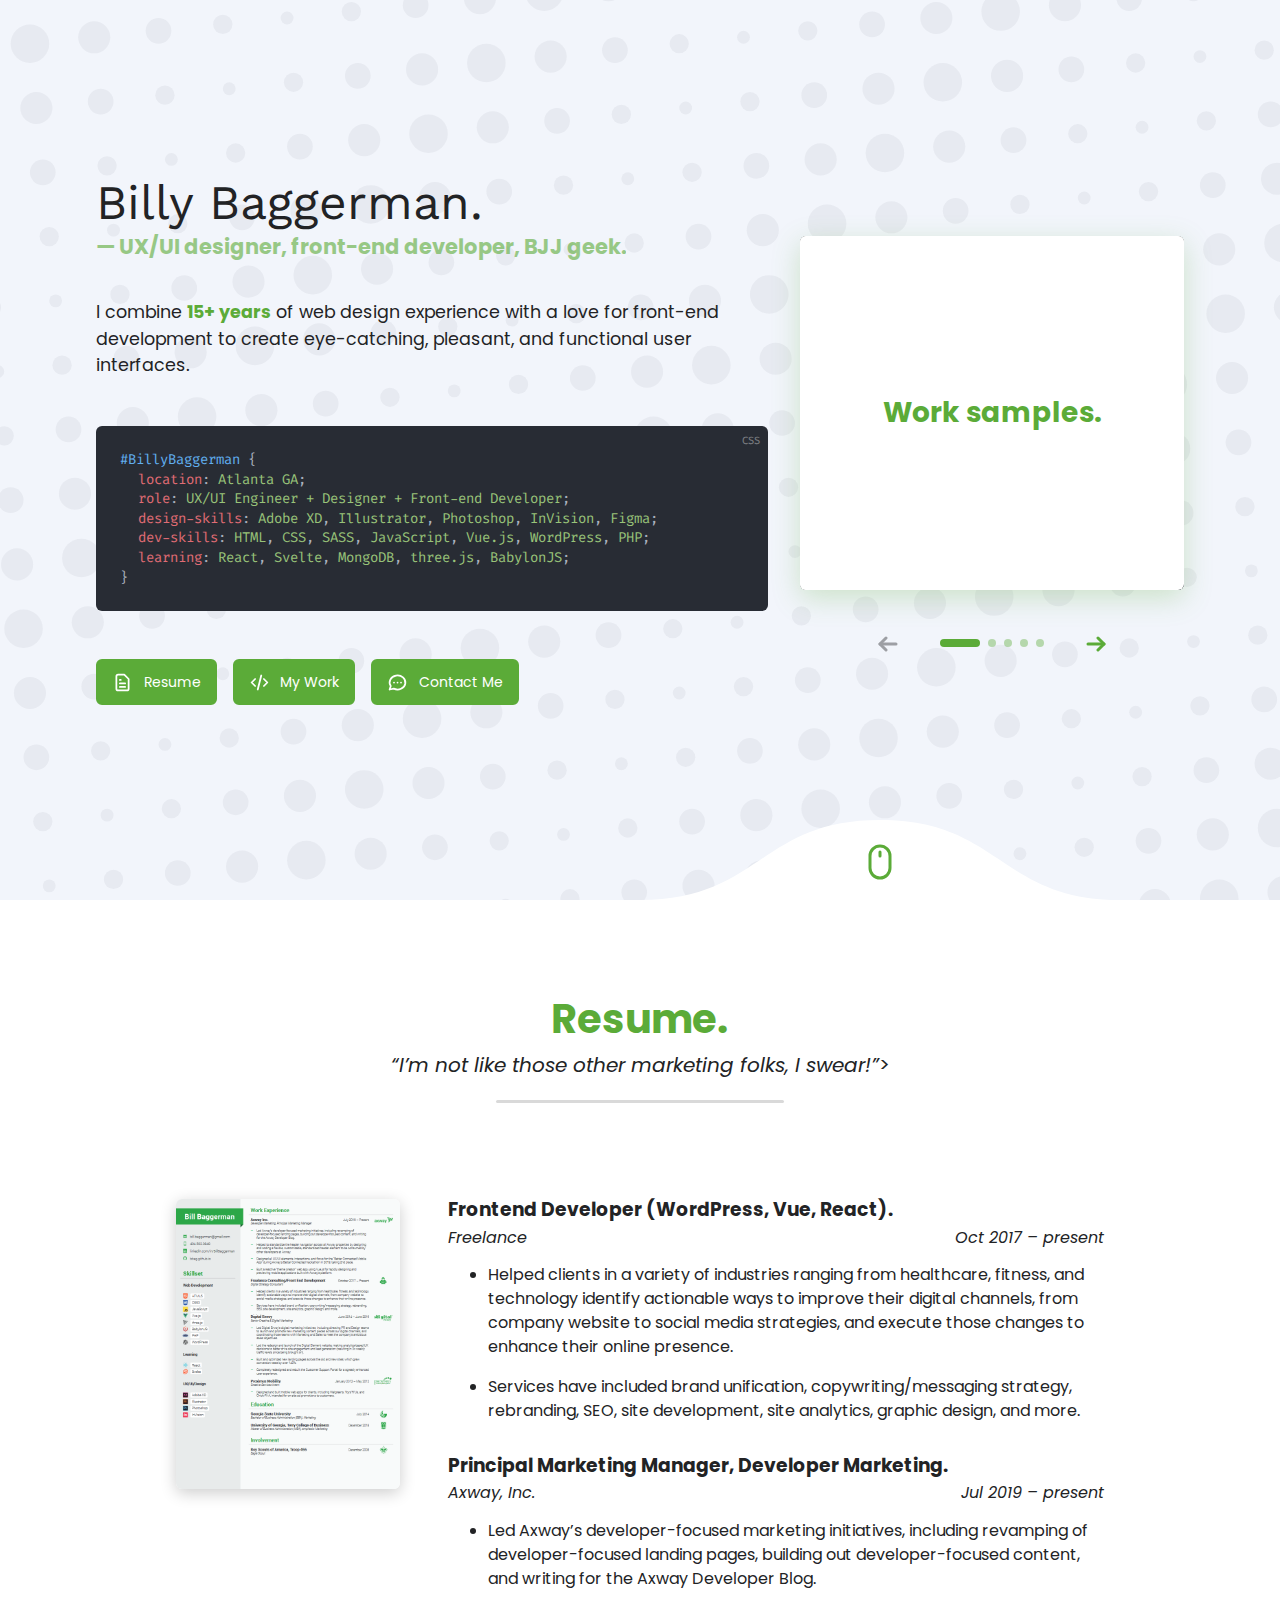
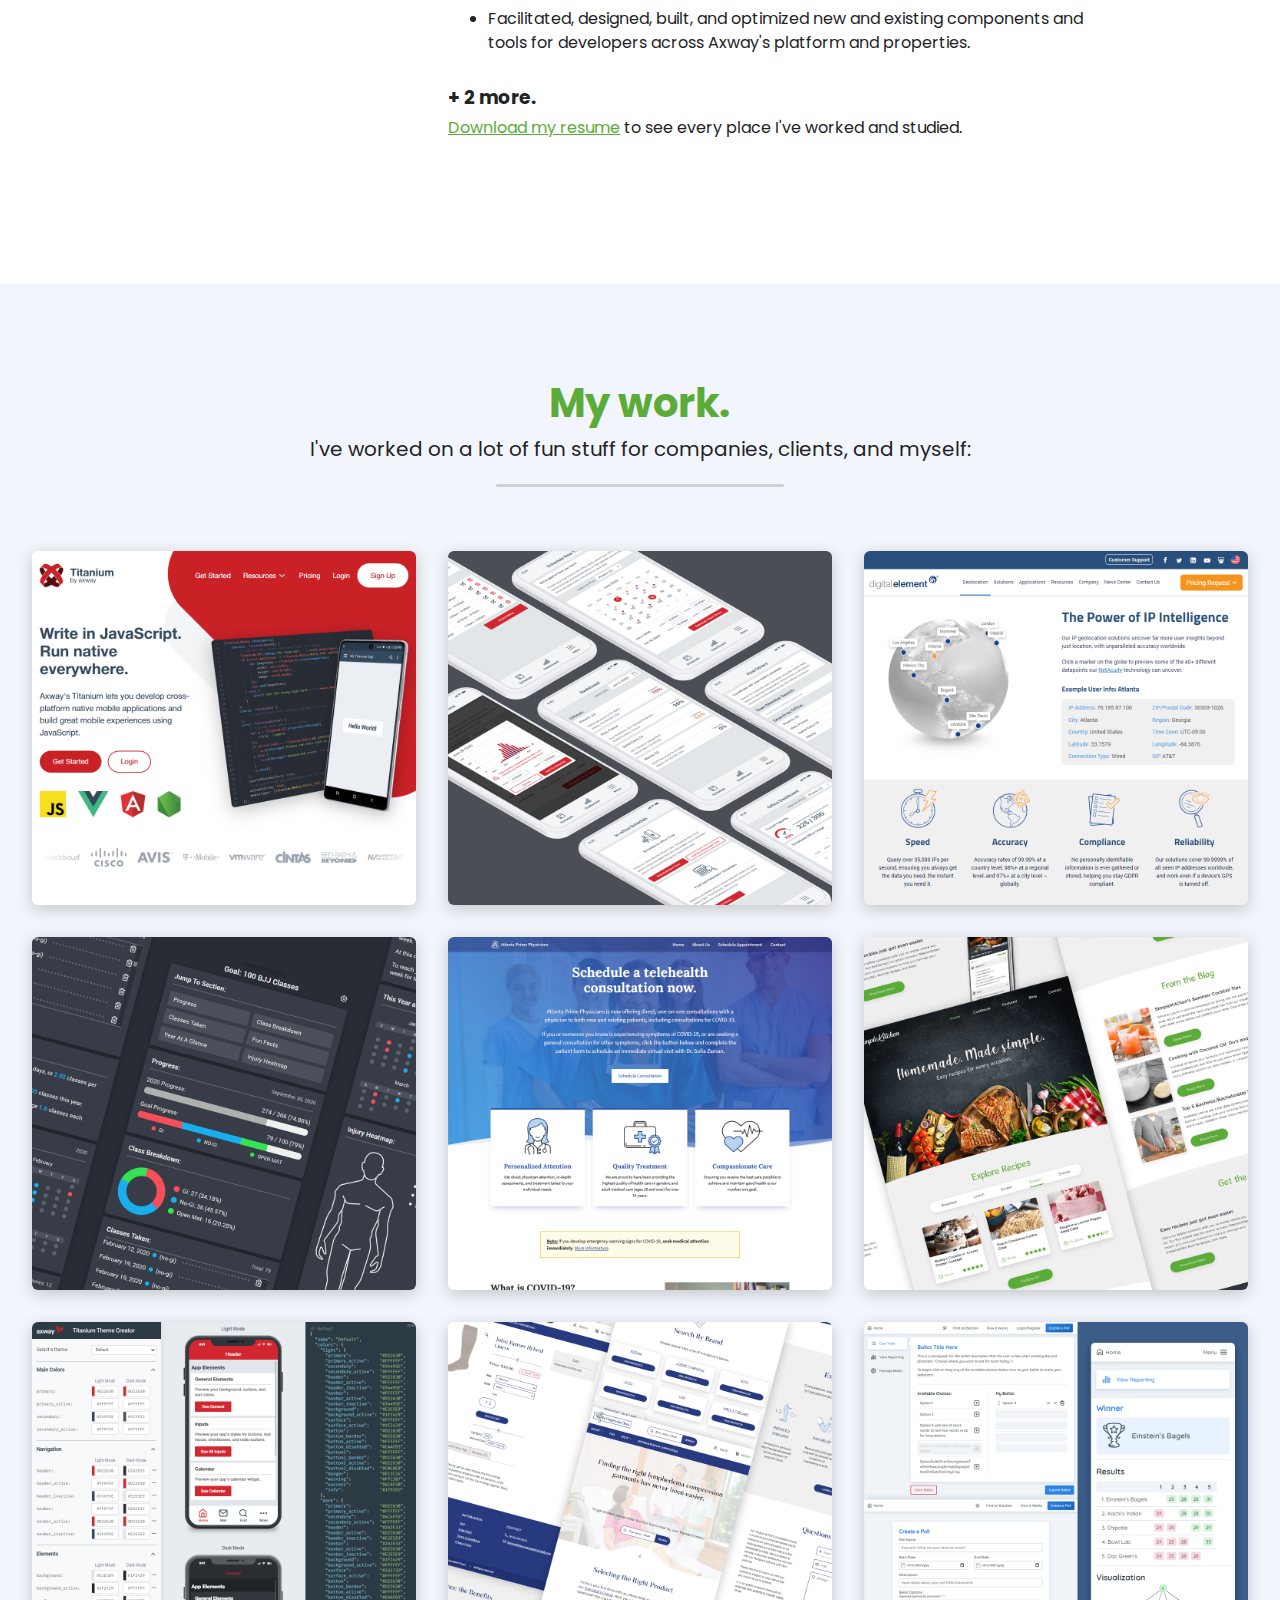
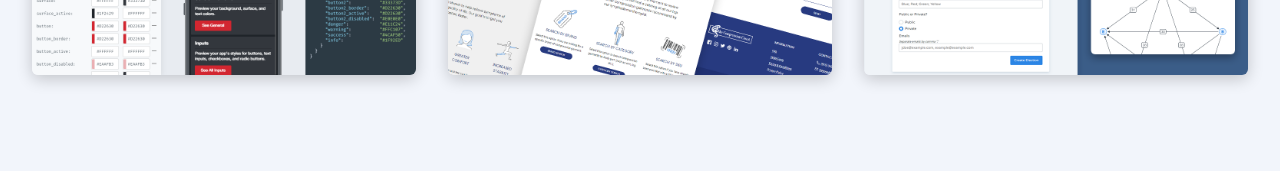
==== commit b610473c: "Updated descriptions for projects, and console easter egg :)" ====
--- a/index.html
+++ b/index.html
@@ -13,7 +13,7 @@
         <title>Billy Baggerman | UX/UI Engineer, Designer, Front-end Developer</title>
         <link rel="stylesheet" href="portfolio.css" type="text/css">
         <link href="https://fonts.googleapis.com/css2?family=Poppins:wght@300;700&family=Fira+Code&family=Work+Sans:wght@800&family=Roboto:ital,wght@0,400;0,700;1,400;1,700&display=swap" rel="stylesheet">
-        <link rel="shortcut icon" href="favicon.ico">
+        <!-- <link rel="shortcut icon" href="favicon.ico"> -->
     </head>
     <body>
         <section class="hero">
@@ -120,9 +120,9 @@
                     <img class="resume-thumbnail" src="img/resume-thumbnail.png" alt="Resume thumbnail preview image">
                 </a>
                 <div class="resume-text">
-                    <h3 class="resume-position-title">Freelance Web Developer.</h3>
+                    <h3 class="resume-position-title">Frontend Developer (WordPress, Vue, React).</h3>
                     <h4 class="resume-position-subtitle">
-                        <span class="resume-company">Self employed</span>
+                        <span class="resume-company">Freelance</span>
                         <span class="resume-timeframe">Oct 2017 – present</span>
                     </h4>
                     <ul class="resume-list">
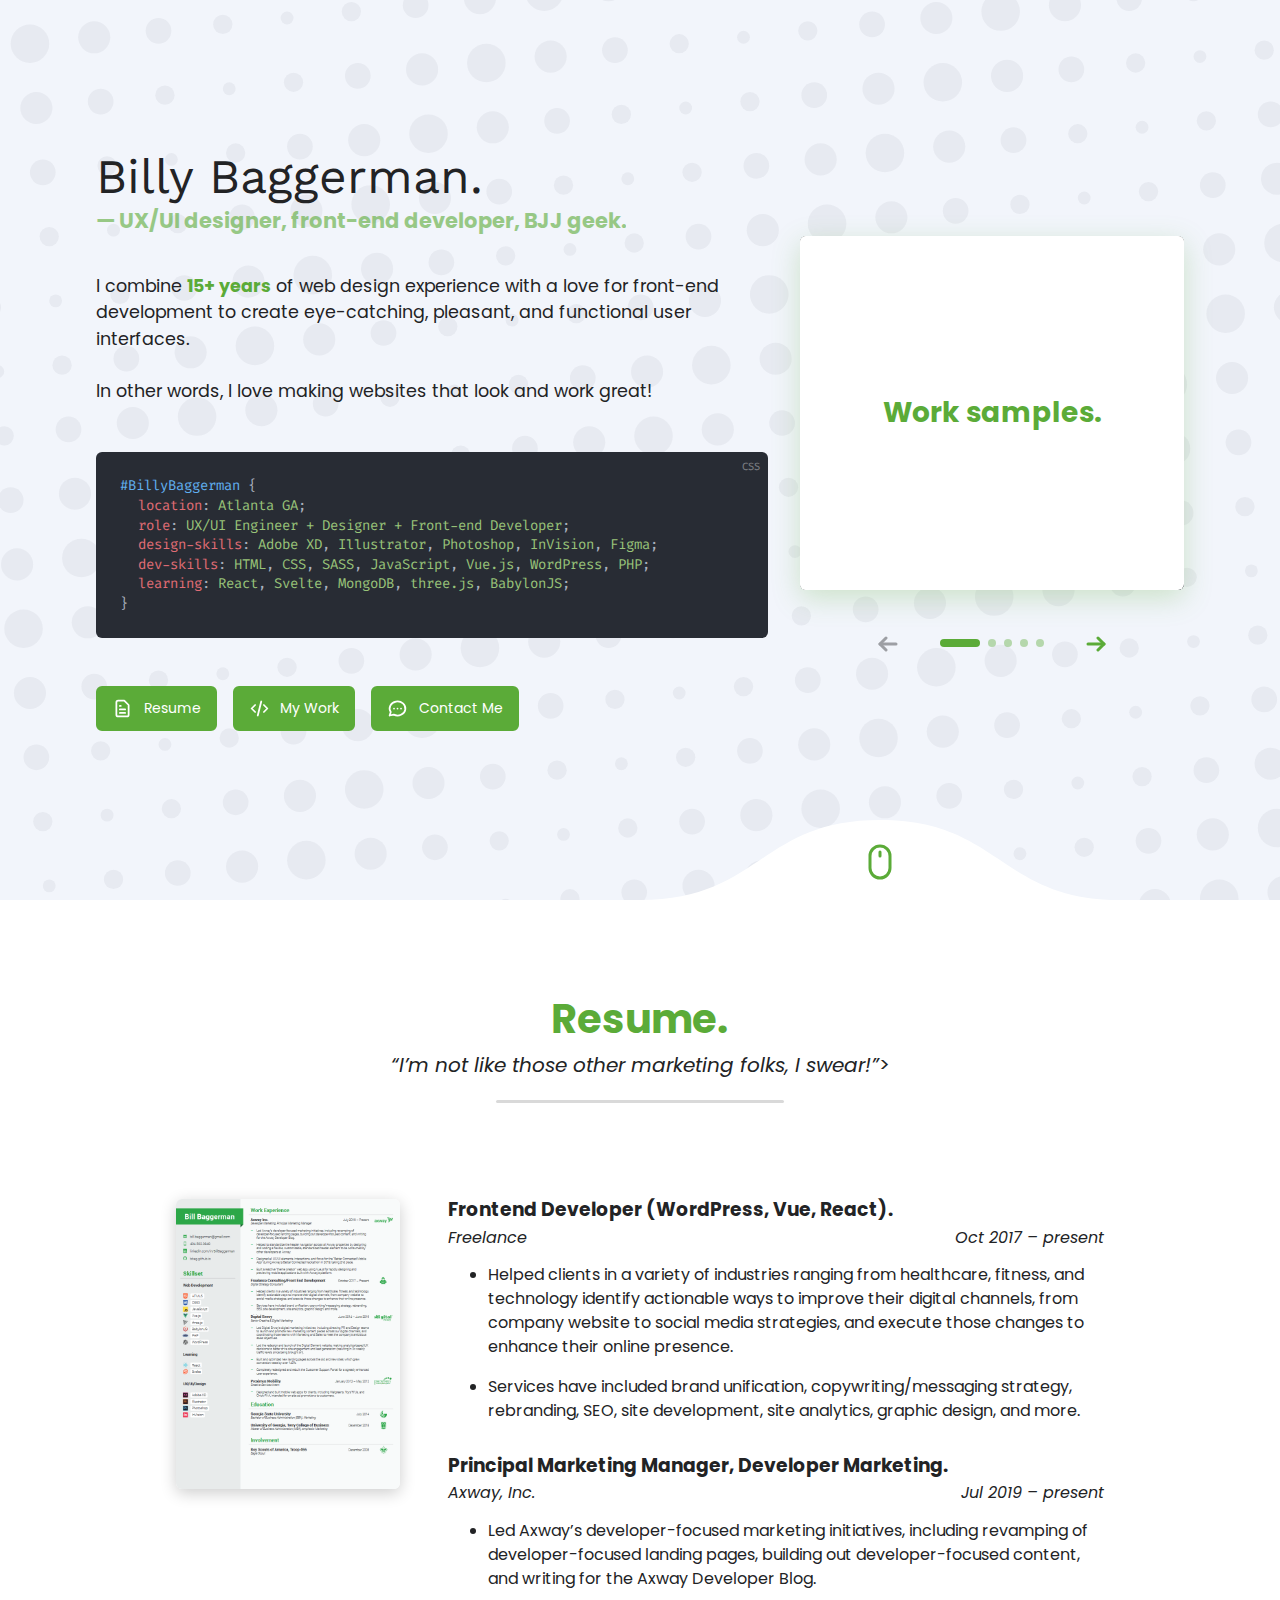
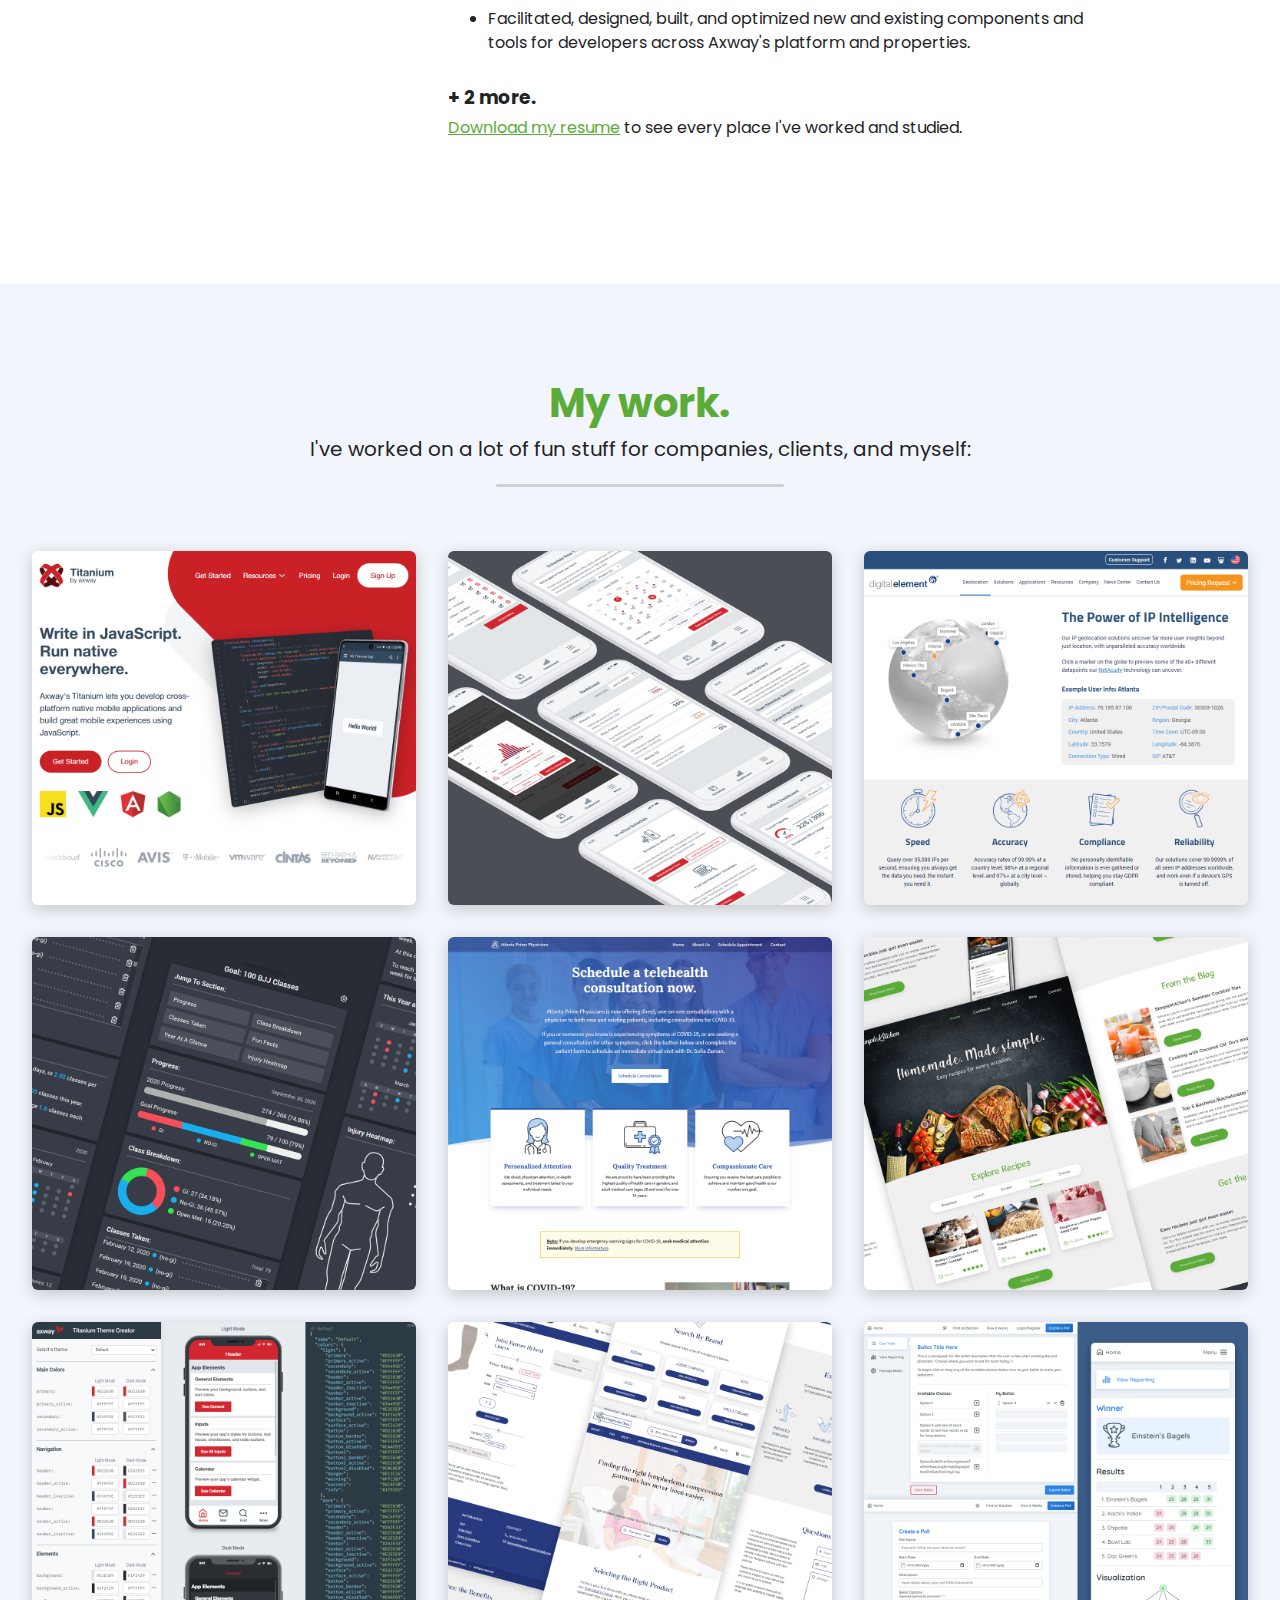
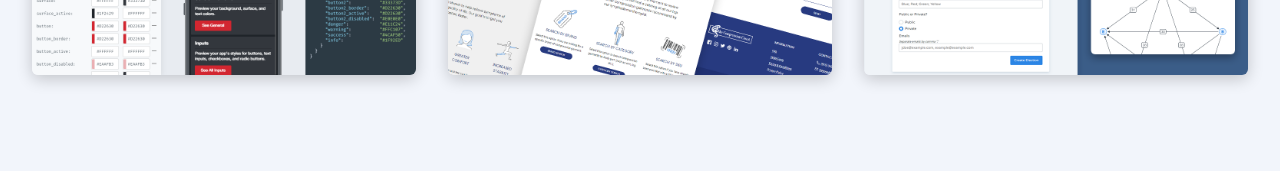
==== commit 79da81bc: "Updated intro text, removed old console logs for debugging stuff" ====
--- a/index.html
+++ b/index.html
@@ -23,7 +23,7 @@
                 <div class="hero--left">
                     <h1 class="hero__name">Billy Baggerman.</h1>
                     <h2 class="hero__title"><span>&mdash; UX/UI designer, front-end developer, BJJ geek.</span></h2>
-                    <p class="hero__intro">I combine <strong class="hero__intro__highlight">15+ years</strong> of web design experience with a love for front-end development to create eye-catching, pleasant, and functional user interfaces.</p>
+                    <p class="hero__intro">I combine <strong class="hero__intro__highlight">15+ years</strong> of web design experience with a love for front-end development to create eye-catching, pleasant, and functional user interfaces.<br /><br />In other words, I love making websites that look and work great!</p>
                     <div class="terminal"><span class="terminal--selector">#BillyBaggerman</span> {
 <div class="terminal--line"><span class="terminal--property">location</span>: <span class="terminal--value">Atlanta GA</span>;</div><div class="terminal--line"><span class="terminal--property">role</span>: <span class="terminal--value">UX/UI Engineer + Designer + Front-end Developer</span>;</div><div class="terminal--line"><span class="terminal--property">design-skills</span>: <span class="terminal--value">Adobe XD</span>, <span class="terminal--value">Illustrator</span>, <span class="terminal--value">Photoshop</span>, <span class="terminal--value">InVision</span>, <span class="terminal--value">Figma</span>;</div><div class="terminal--line"><span class="terminal--property">dev-skills</span>: <span class="terminal--value">HTML</span>, <span class="terminal--value">CSS</span>, <span class="terminal--value">SASS</span>, <span class="terminal--value">JavaScript</span>, <span class="terminal--value">Vue.js</span>, <span class="terminal--value">WordPress</span>, <span class="terminal--value">PHP</span>;</div><div class="terminal--line"><span class="terminal--property">learning</span>: <span class="terminal--value">React</span>, <span class="terminal--value">Svelte</span>, <span class="terminal--value">MongoDB</span>, <span class="terminal--value">three.js</span>, <span class="terminal--value">BabylonJS</span>;</div>}</div>
                     <div class="hero__buttons">
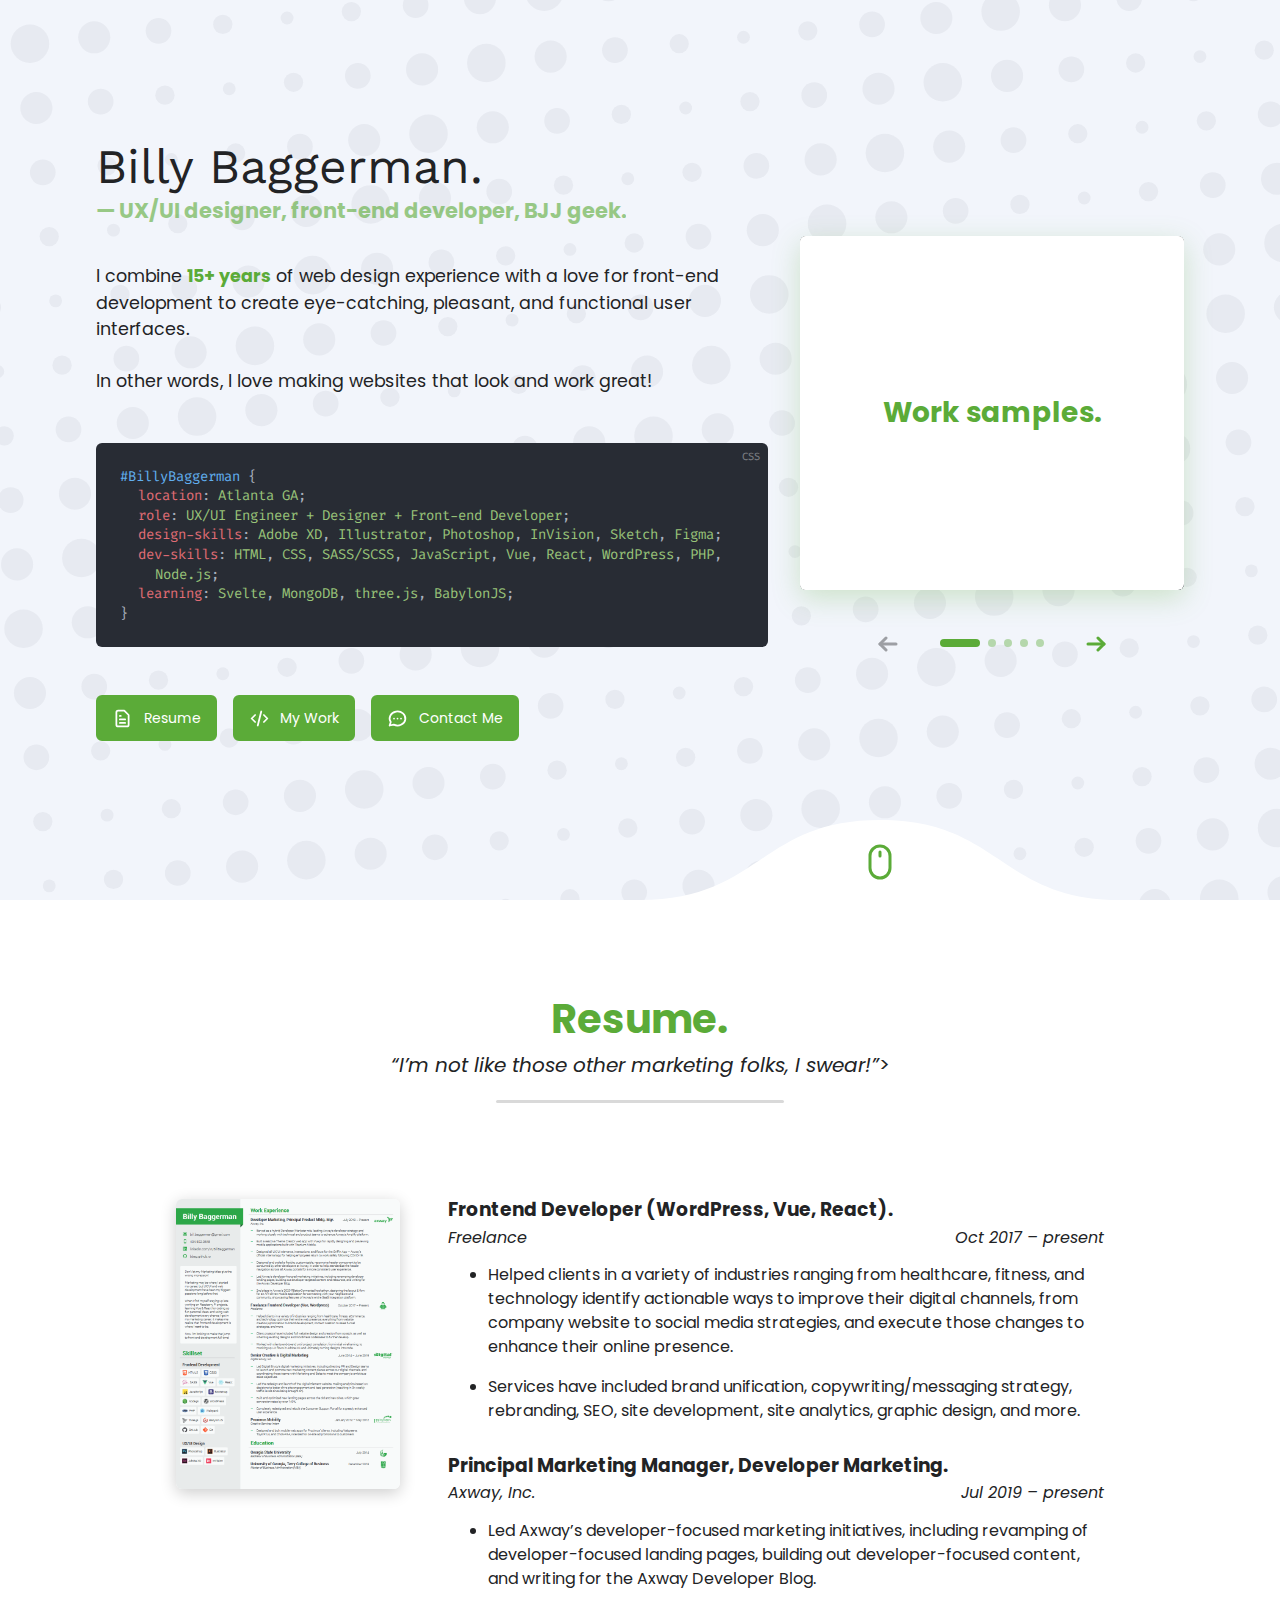
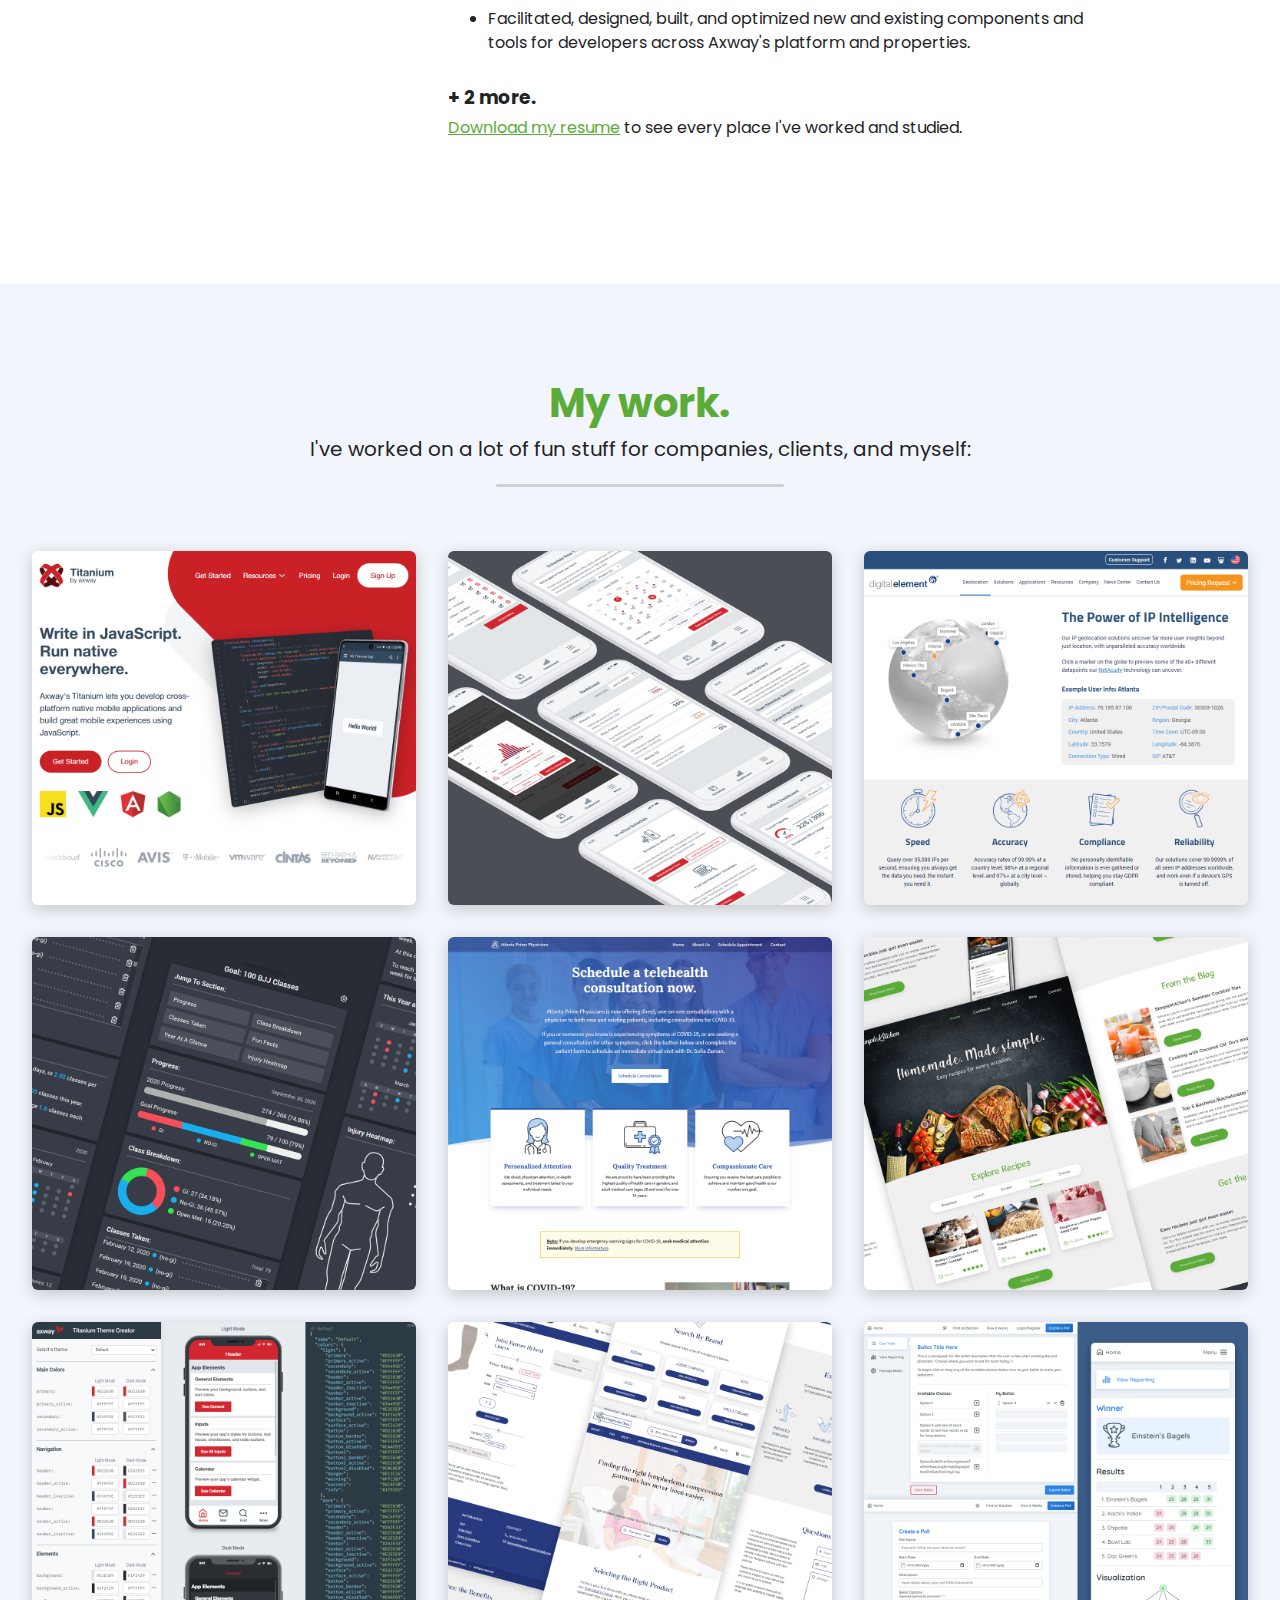
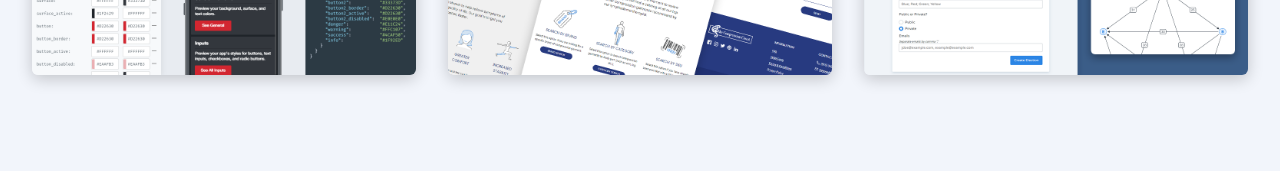
==== commit 68ce30cb: "Updated resume" ====
--- a/index.html
+++ b/index.html
@@ -25,7 +25,7 @@
                     <h2 class="hero__title"><span>&mdash; UX/UI designer, front-end developer, BJJ geek.</span></h2>
                     <p class="hero__intro">I combine <strong class="hero__intro__highlight">15+ years</strong> of web design experience with a love for front-end development to create eye-catching, pleasant, and functional user interfaces.<br /><br />In other words, I love making websites that look and work great!</p>
                     <div class="terminal"><span class="terminal--selector">#BillyBaggerman</span> {
-<div class="terminal--line"><span class="terminal--property">location</span>: <span class="terminal--value">Atlanta GA</span>;</div><div class="terminal--line"><span class="terminal--property">role</span>: <span class="terminal--value">UX/UI Engineer + Designer + Front-end Developer</span>;</div><div class="terminal--line"><span class="terminal--property">design-skills</span>: <span class="terminal--value">Adobe XD</span>, <span class="terminal--value">Illustrator</span>, <span class="terminal--value">Photoshop</span>, <span class="terminal--value">InVision</span>, <span class="terminal--value">Figma</span>;</div><div class="terminal--line"><span class="terminal--property">dev-skills</span>: <span class="terminal--value">HTML</span>, <span class="terminal--value">CSS</span>, <span class="terminal--value">SASS</span>, <span class="terminal--value">JavaScript</span>, <span class="terminal--value">Vue.js</span>, <span class="terminal--value">WordPress</span>, <span class="terminal--value">PHP</span>;</div><div class="terminal--line"><span class="terminal--property">learning</span>: <span class="terminal--value">React</span>, <span class="terminal--value">Svelte</span>, <span class="terminal--value">MongoDB</span>, <span class="terminal--value">three.js</span>, <span class="terminal--value">BabylonJS</span>;</div>}</div>
+<div class="terminal--line"><span class="terminal--property">location</span>: <span class="terminal--value">Atlanta GA</span>;</div><div class="terminal--line"><span class="terminal--property">role</span>: <span class="terminal--value">UX/UI Engineer + Designer + Front-end Developer</span>;</div><div class="terminal--line"><span class="terminal--property">design-skills</span>: <span class="terminal--value">Adobe XD</span>, <span class="terminal--value">Illustrator</span>, <span class="terminal--value">Photoshop</span>, <span class="terminal--value">InVision</span>, <span class="terminal--value">Sketch</span>, <span class="terminal--value">Figma</span>;</div><div class="terminal--line"><span class="terminal--property">dev-skills</span>: <span class="terminal--value">HTML</span>, <span class="terminal--value">CSS</span>, <span class="terminal--value">SASS/SCSS</span>, <span class="terminal--value">JavaScript</span>, <span class="terminal--value">Vue</span>, <span class="terminal--value">React</span>, <span class="terminal--value">WordPress</span>, <span class="terminal--value">PHP</span>, <span class="terminal--value">Node.js</span>;</div><div class="terminal--line"><span class="terminal--property">learning</span>: <span class="terminal--value">Svelte</span>, <span class="terminal--value">MongoDB</span>, <span class="terminal--value">three.js</span>, <span class="terminal--value">BabylonJS</span>;</div>}</div>
                     <div class="hero__buttons">
                         <button class="button" data-scroll="section-resume">
                             <svg xmlns="http://www.w3.org/2000/svg" viewBox="0 0 24 24">
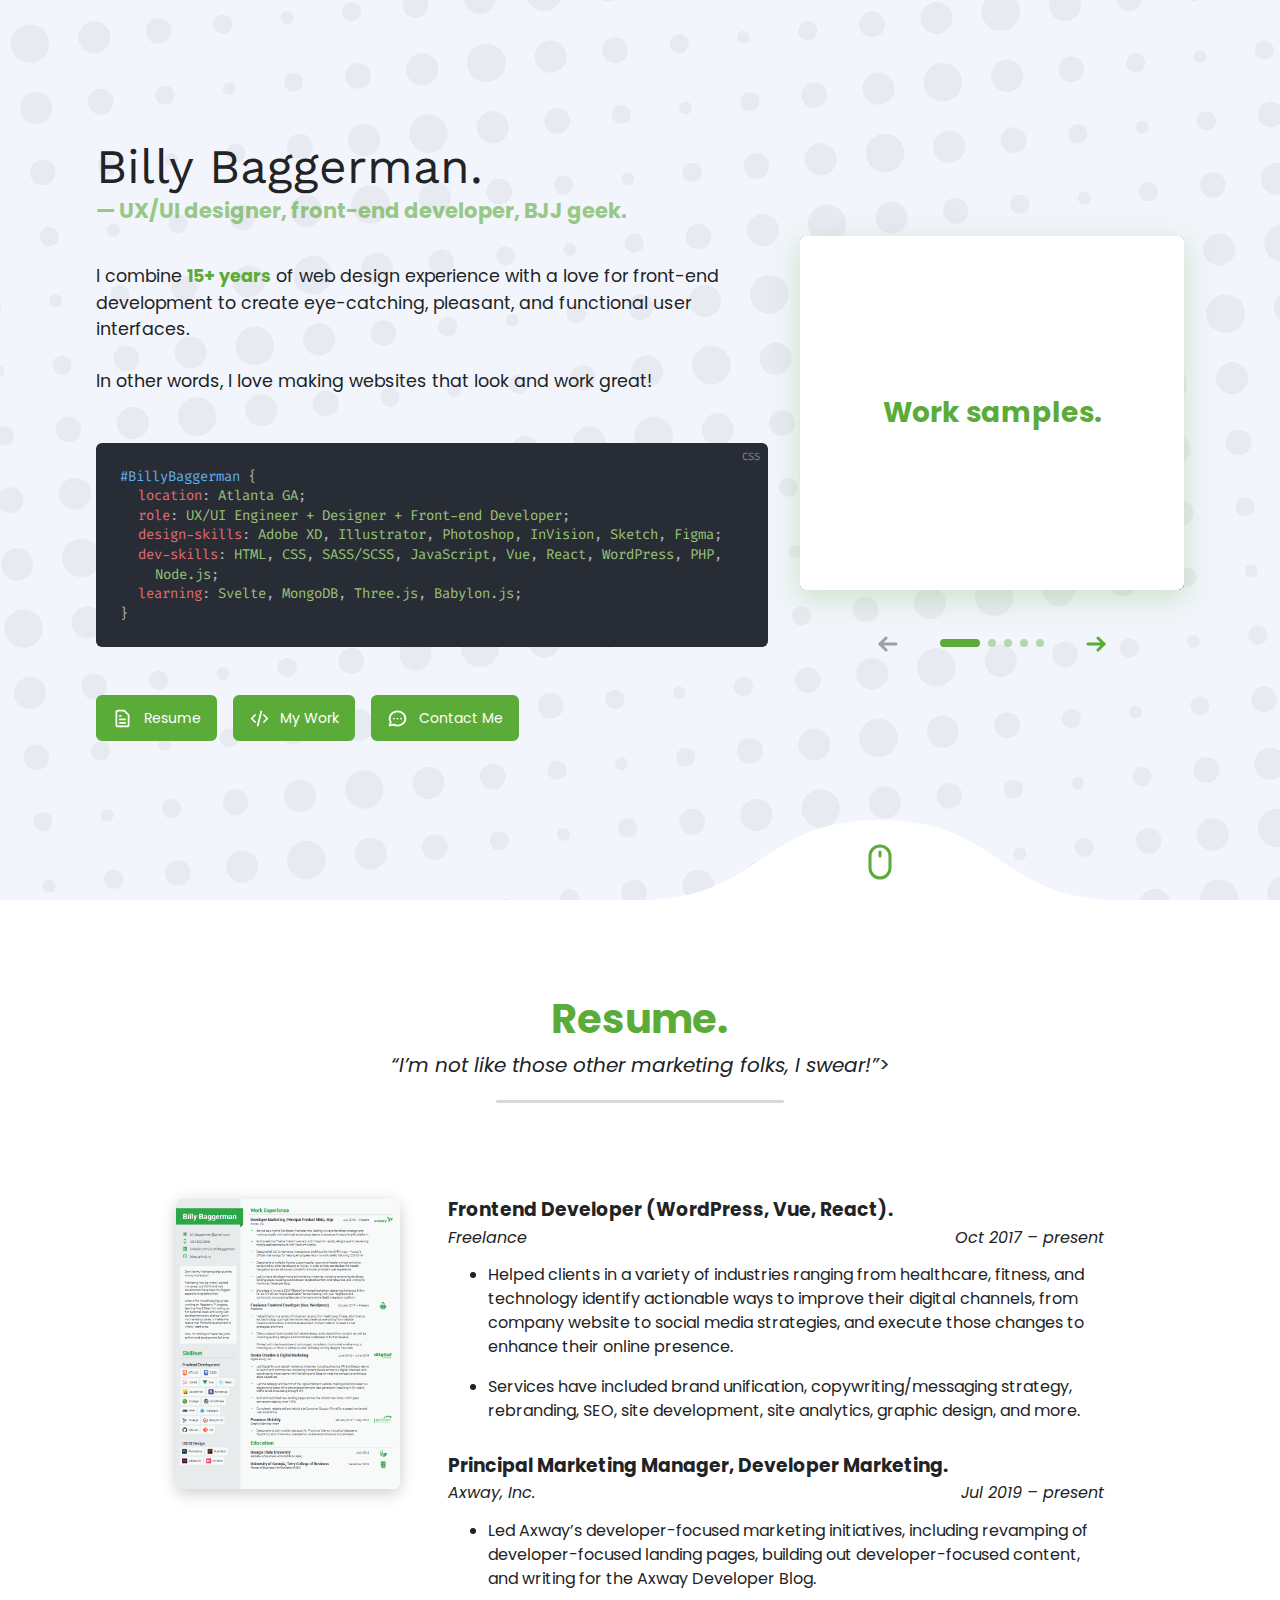
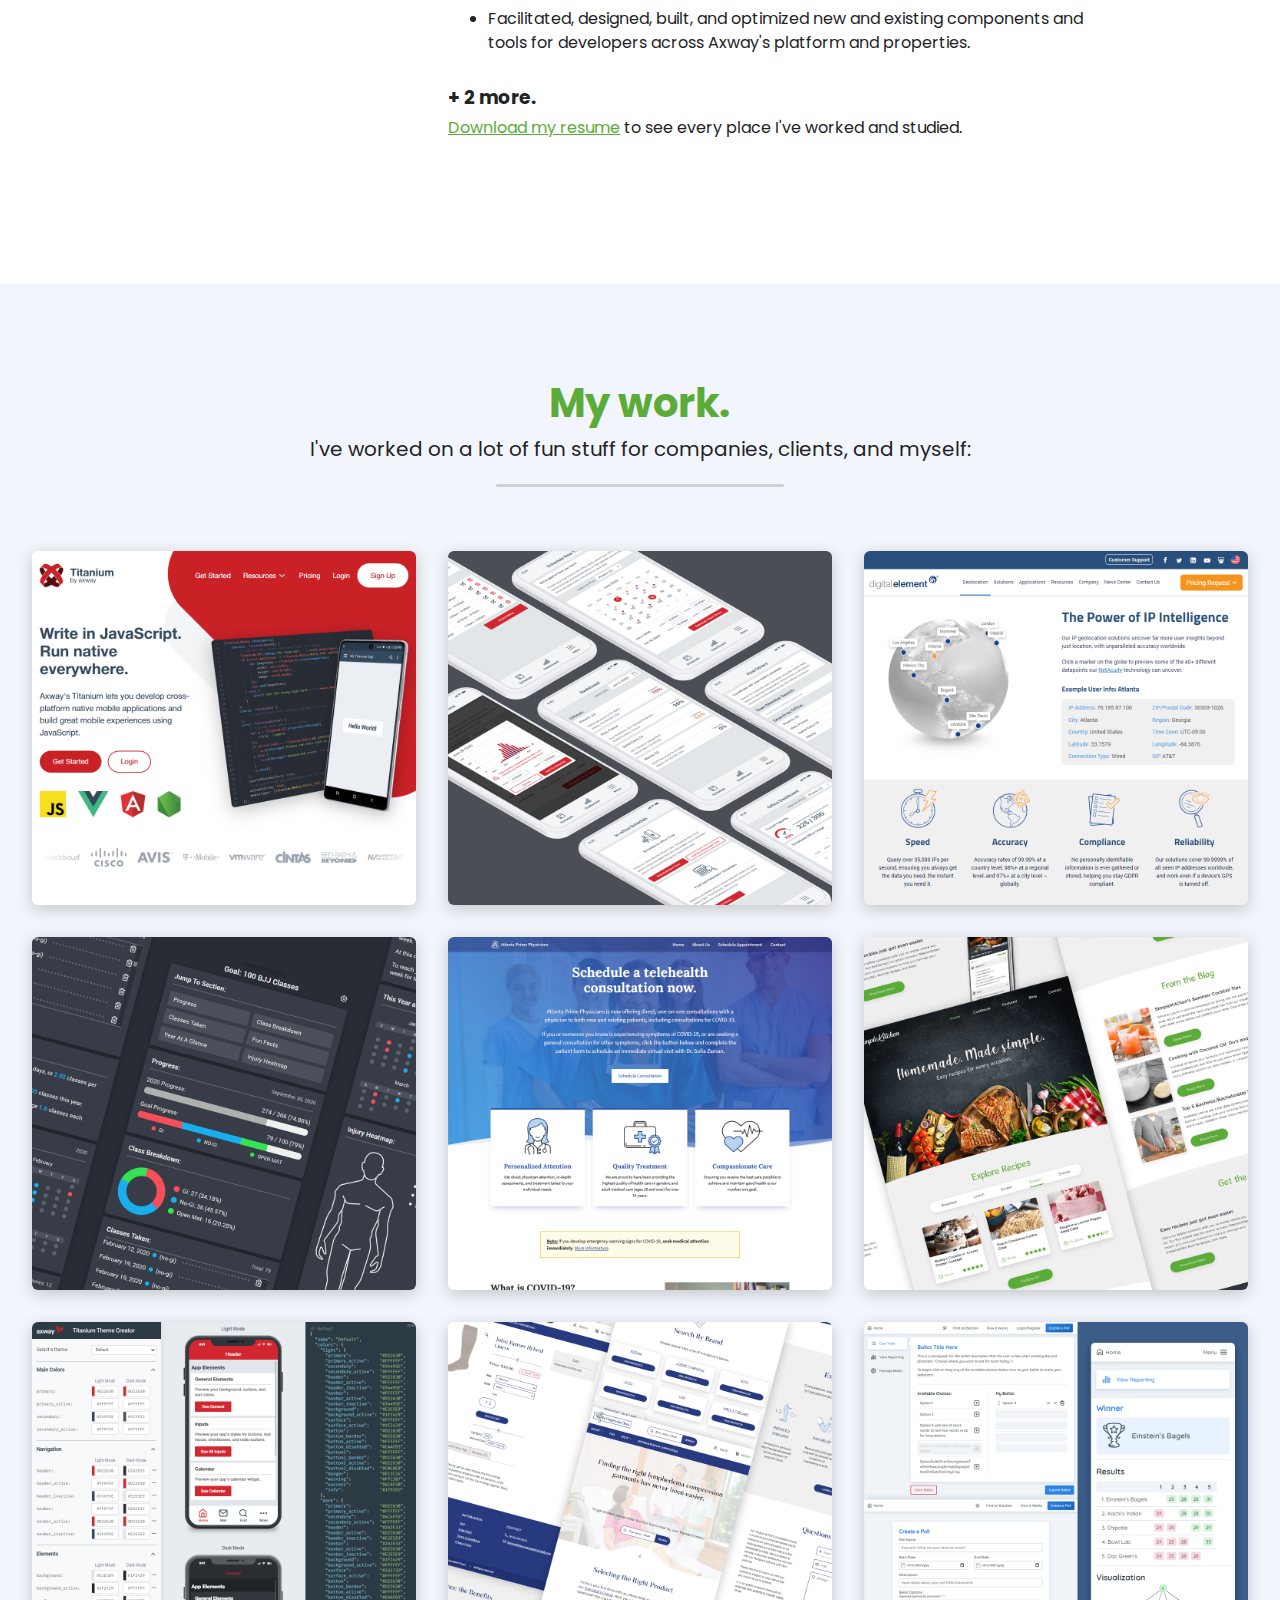
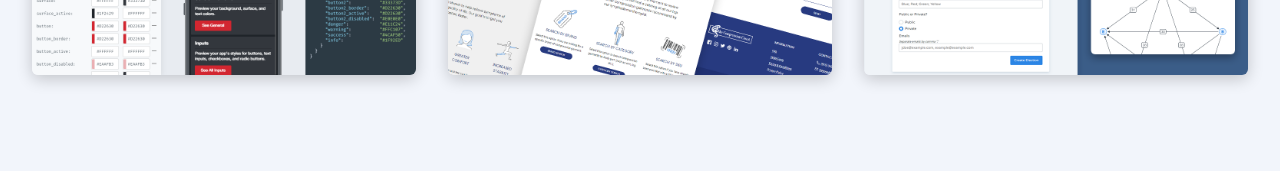
==== commit 99147c8f: "Updated screenshots in work items" ====
--- a/index.html
+++ b/index.html
@@ -25,7 +25,7 @@
                     <h2 class="hero__title"><span>&mdash; UX/UI designer, front-end developer, BJJ geek.</span></h2>
                     <p class="hero__intro">I combine <strong class="hero__intro__highlight">15+ years</strong> of web design experience with a love for front-end development to create eye-catching, pleasant, and functional user interfaces.<br /><br />In other words, I love making websites that look and work great!</p>
                     <div class="terminal"><span class="terminal--selector">#BillyBaggerman</span> {
-<div class="terminal--line"><span class="terminal--property">location</span>: <span class="terminal--value">Atlanta GA</span>;</div><div class="terminal--line"><span class="terminal--property">role</span>: <span class="terminal--value">UX/UI Engineer + Designer + Front-end Developer</span>;</div><div class="terminal--line"><span class="terminal--property">design-skills</span>: <span class="terminal--value">Adobe XD</span>, <span class="terminal--value">Illustrator</span>, <span class="terminal--value">Photoshop</span>, <span class="terminal--value">InVision</span>, <span class="terminal--value">Sketch</span>, <span class="terminal--value">Figma</span>;</div><div class="terminal--line"><span class="terminal--property">dev-skills</span>: <span class="terminal--value">HTML</span>, <span class="terminal--value">CSS</span>, <span class="terminal--value">SASS/SCSS</span>, <span class="terminal--value">JavaScript</span>, <span class="terminal--value">Vue</span>, <span class="terminal--value">React</span>, <span class="terminal--value">WordPress</span>, <span class="terminal--value">PHP</span>, <span class="terminal--value">Node.js</span>;</div><div class="terminal--line"><span class="terminal--property">learning</span>: <span class="terminal--value">Svelte</span>, <span class="terminal--value">MongoDB</span>, <span class="terminal--value">three.js</span>, <span class="terminal--value">BabylonJS</span>;</div>}</div>
+<div class="terminal--line"><span class="terminal--property">location</span>: <span class="terminal--value">Atlanta GA</span>;</div><div class="terminal--line"><span class="terminal--property">role</span>: <span class="terminal--value">UX/UI Engineer + Designer + Front-end Developer</span>;</div><div class="terminal--line"><span class="terminal--property">design-skills</span>: <span class="terminal--value">Adobe XD</span>, <span class="terminal--value">Illustrator</span>, <span class="terminal--value">Photoshop</span>, <span class="terminal--value">InVision</span>, <span class="terminal--value">Sketch</span>, <span class="terminal--value">Figma</span>;</div><div class="terminal--line"><span class="terminal--property">dev-skills</span>: <span class="terminal--value">HTML</span>, <span class="terminal--value">CSS</span>, <span class="terminal--value">SASS/SCSS</span>, <span class="terminal--value">JavaScript</span>, <span class="terminal--value">Vue</span>, <span class="terminal--value">React</span>, <span class="terminal--value">WordPress</span>, <span class="terminal--value">PHP</span>, <span class="terminal--value">Node.js</span>;</div><div class="terminal--line"><span class="terminal--property">learning</span>: <span class="terminal--value">Svelte</span>, <span class="terminal--value">MongoDB</span>, <span class="terminal--value">Three.js</span>, <span class="terminal--value">Babylon.js</span>;</div>}</div>
                     <div class="hero__buttons">
                         <button class="button" data-scroll="section-resume">
                             <svg xmlns="http://www.w3.org/2000/svg" viewBox="0 0 24 24">
--- a/portfolio.css
+++ b/portfolio.css
@@ -1193,17 +1193,18 @@
 
 .tech-stack-list li:not(:last-child) .button,
 .work-modal-links li:not(:last-child) .button {
+  margin-bottom: 1rem;
   margin-right: 1rem;
 }
 
-.mobile-screenshot-previews {
+.screenshot-previews {
   display: grid;
   gap: 1rem;
   grid-template-columns: repeat(auto-fit, minmax(16rem, 1fr));
   justify-items: center;
 }
 
-.mobile-screenshot-previews img {
+.screenshot-previews img {
   border: 0.25rem solid #FFF;
   border-radius: 0.5rem;
   box-shadow: 0 0.25rem 0.75rem rgba(0, 0, 0, 0.1);
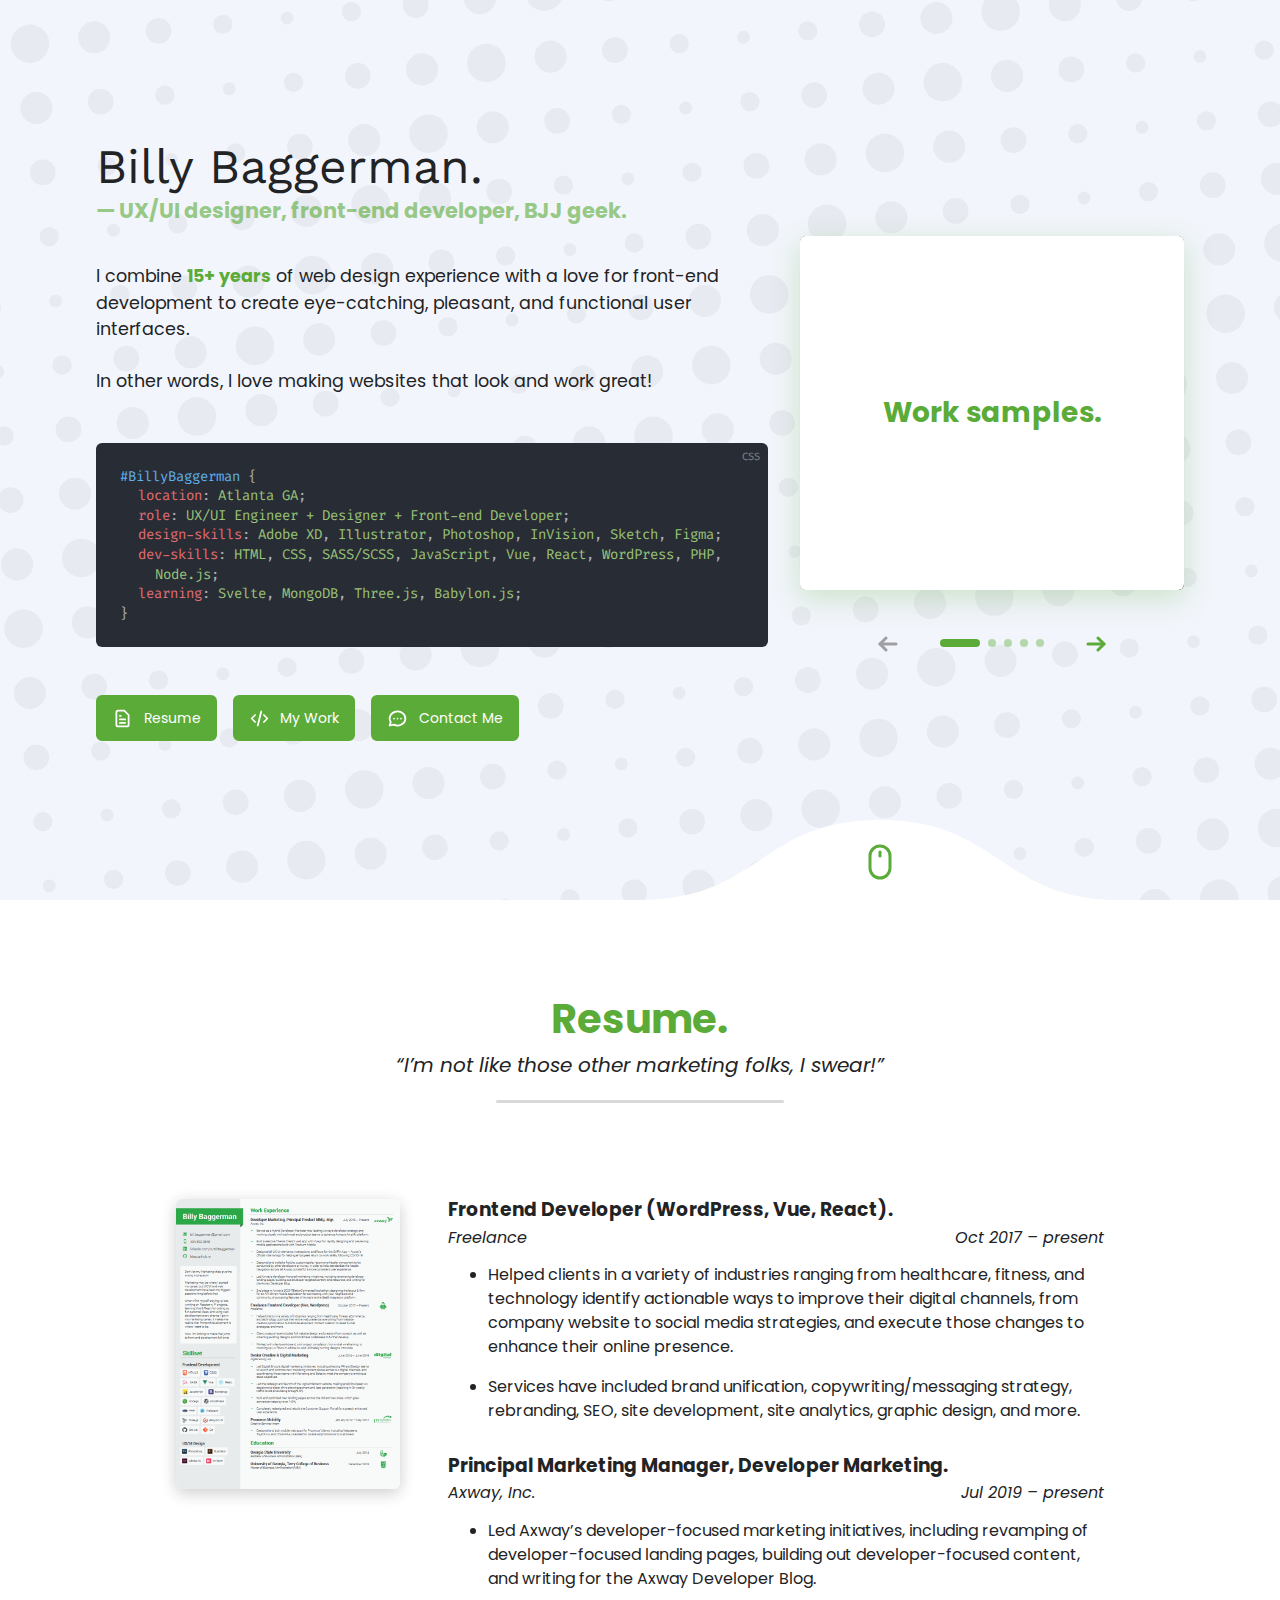
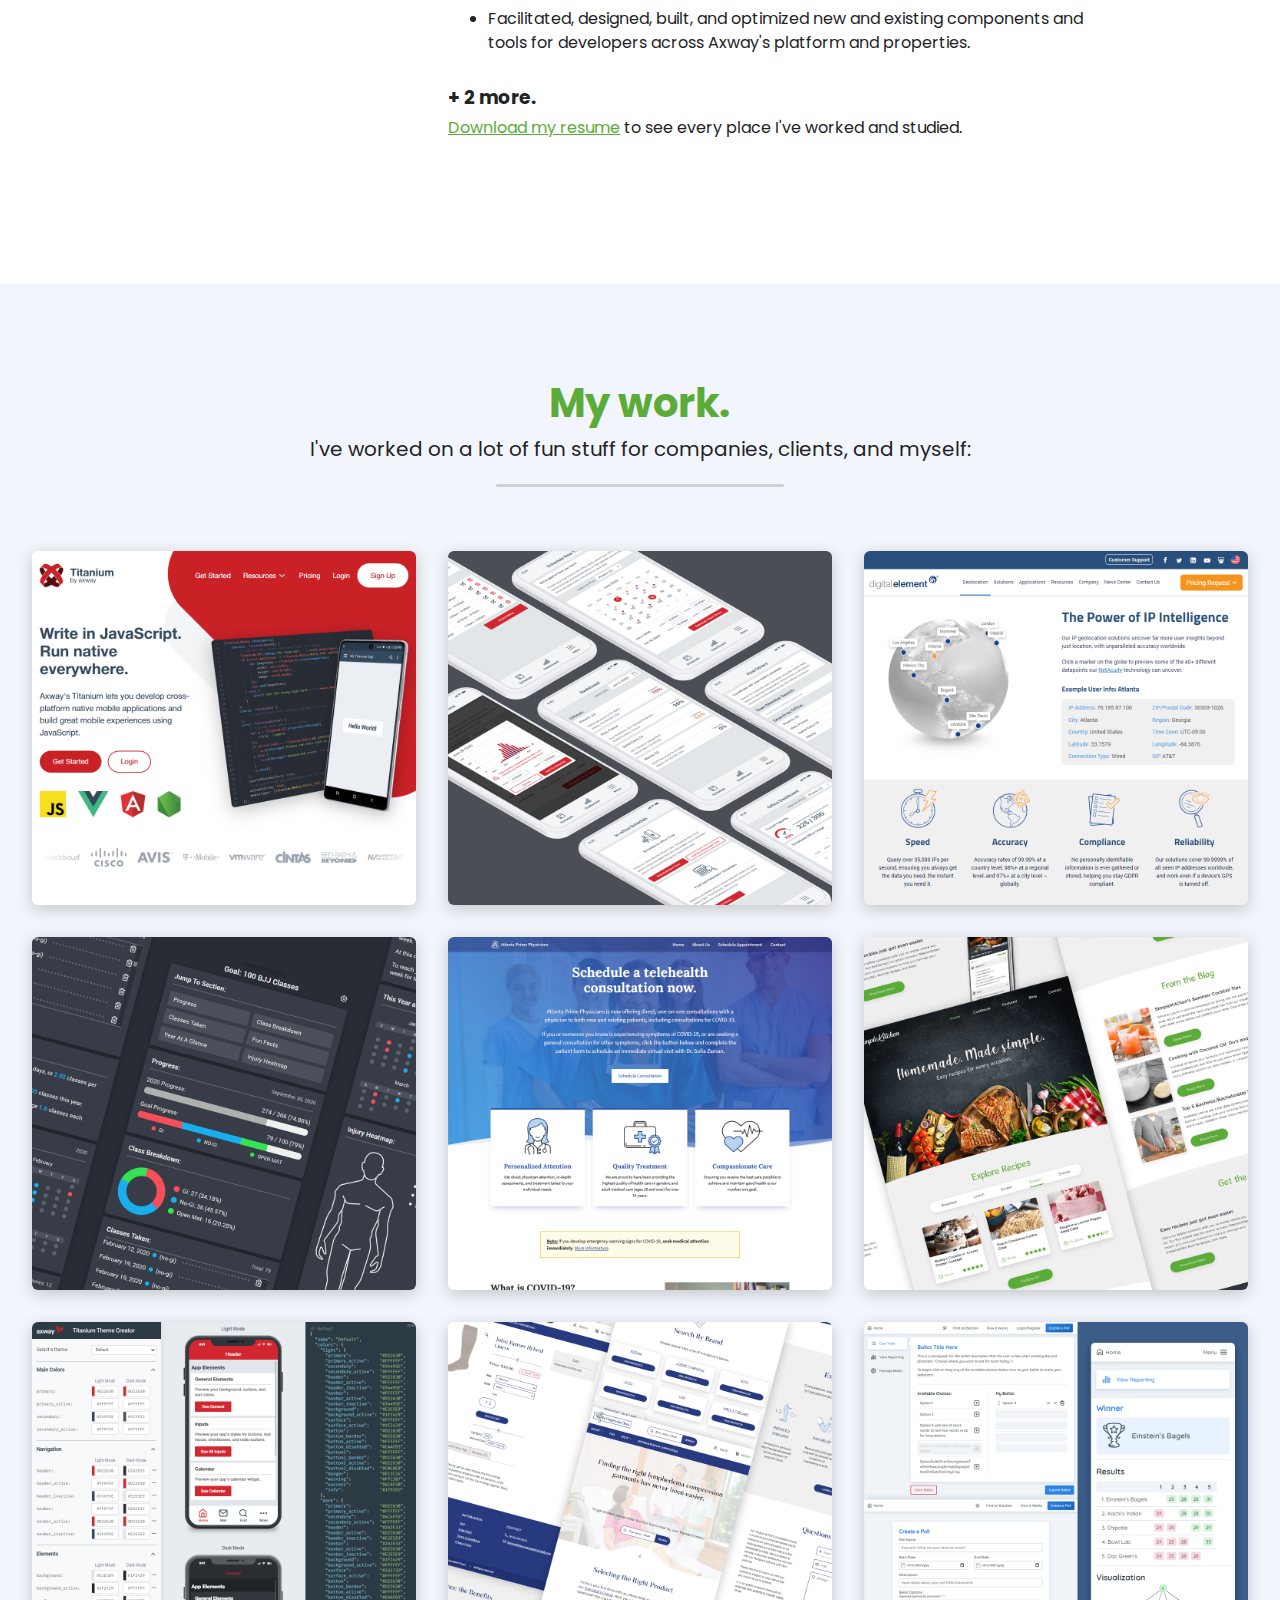
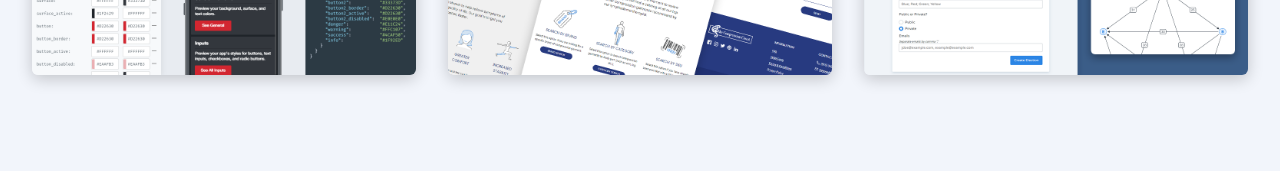
==== commit 85dbd2a5: "Fixed a teeny tiny typo" ====
--- a/index.html
+++ b/index.html
@@ -112,7 +112,7 @@
         <section class="resume" id="section-resume">
             <div class="section-intro">
                 <h2>Resume.</h2>
-                <p><em>&ldquo;I&rsquo;m not like those other marketing folks, I swear!&rdquo;</em>></p>
+                <p><em>&ldquo;I&rsquo;m not like those other marketing folks, I swear!&rdquo;</em></p>
                 <hr />
             </div>
             <div class="resume-content">
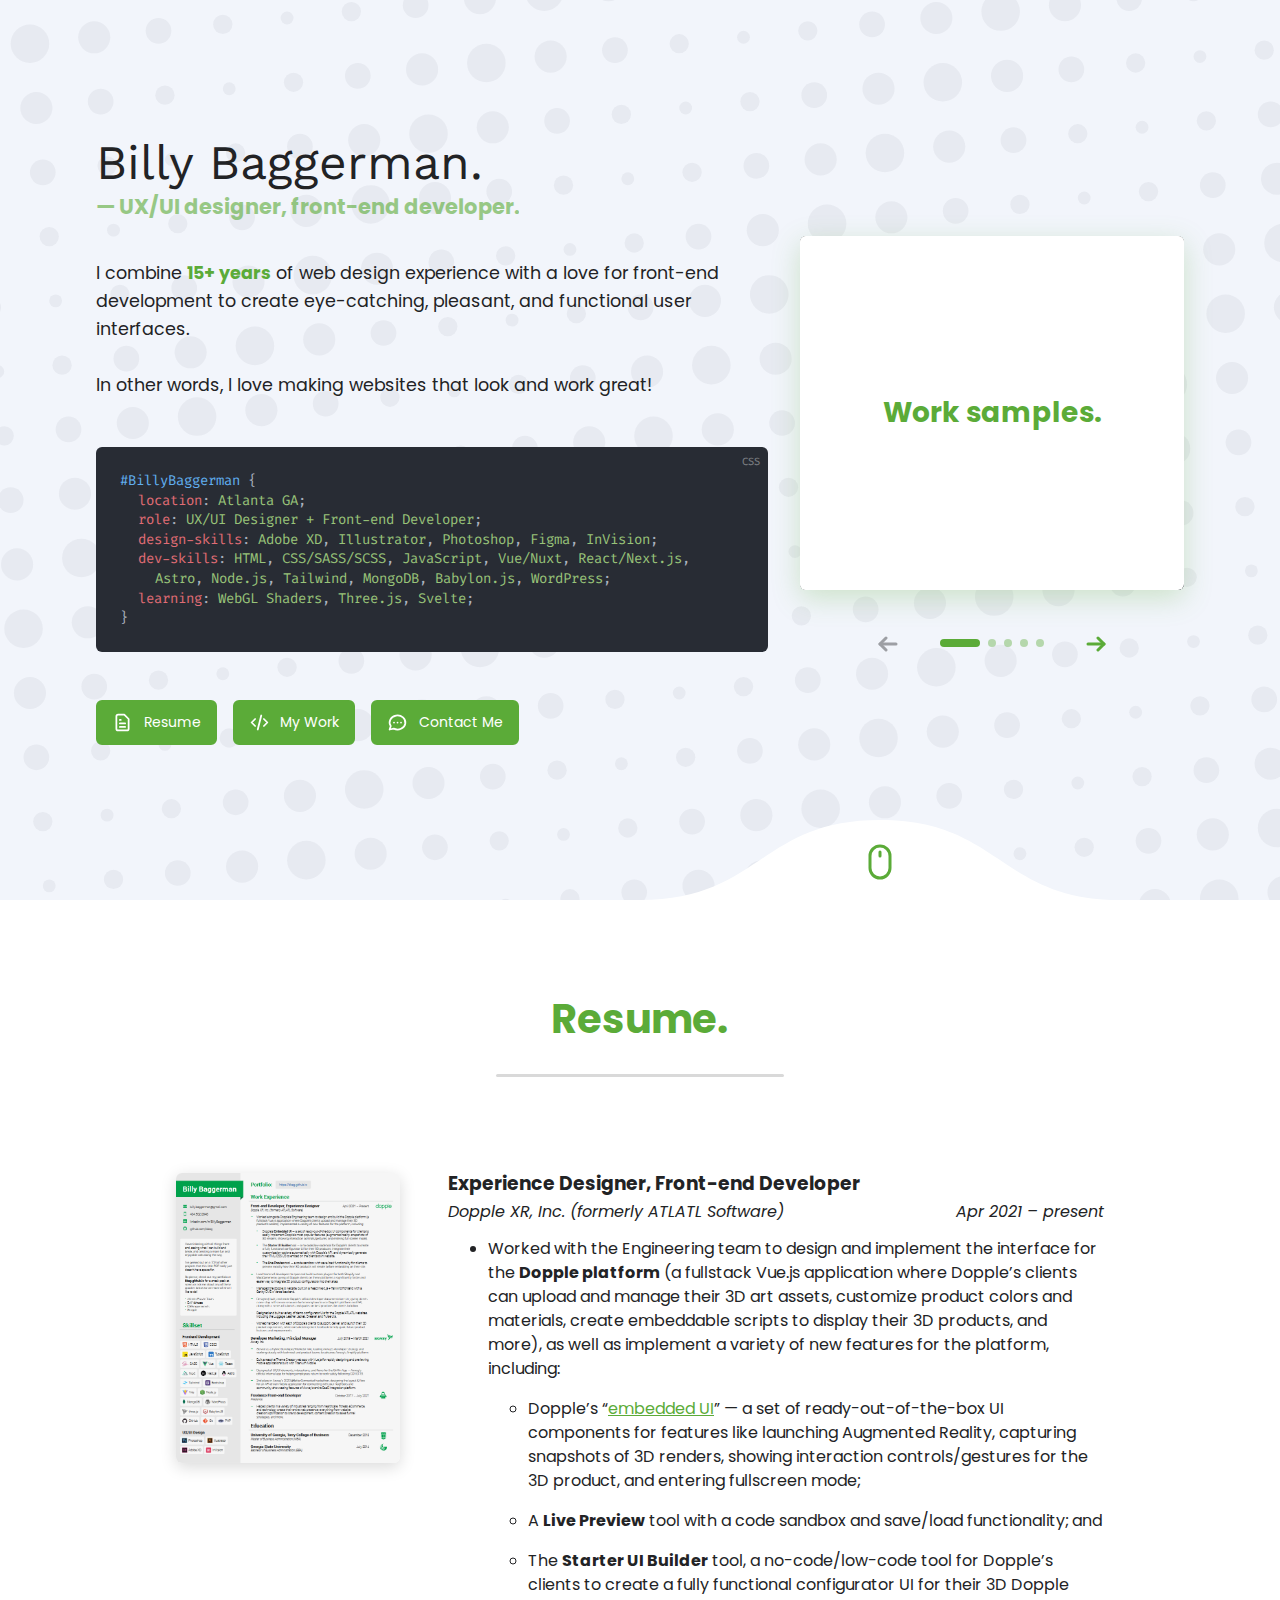
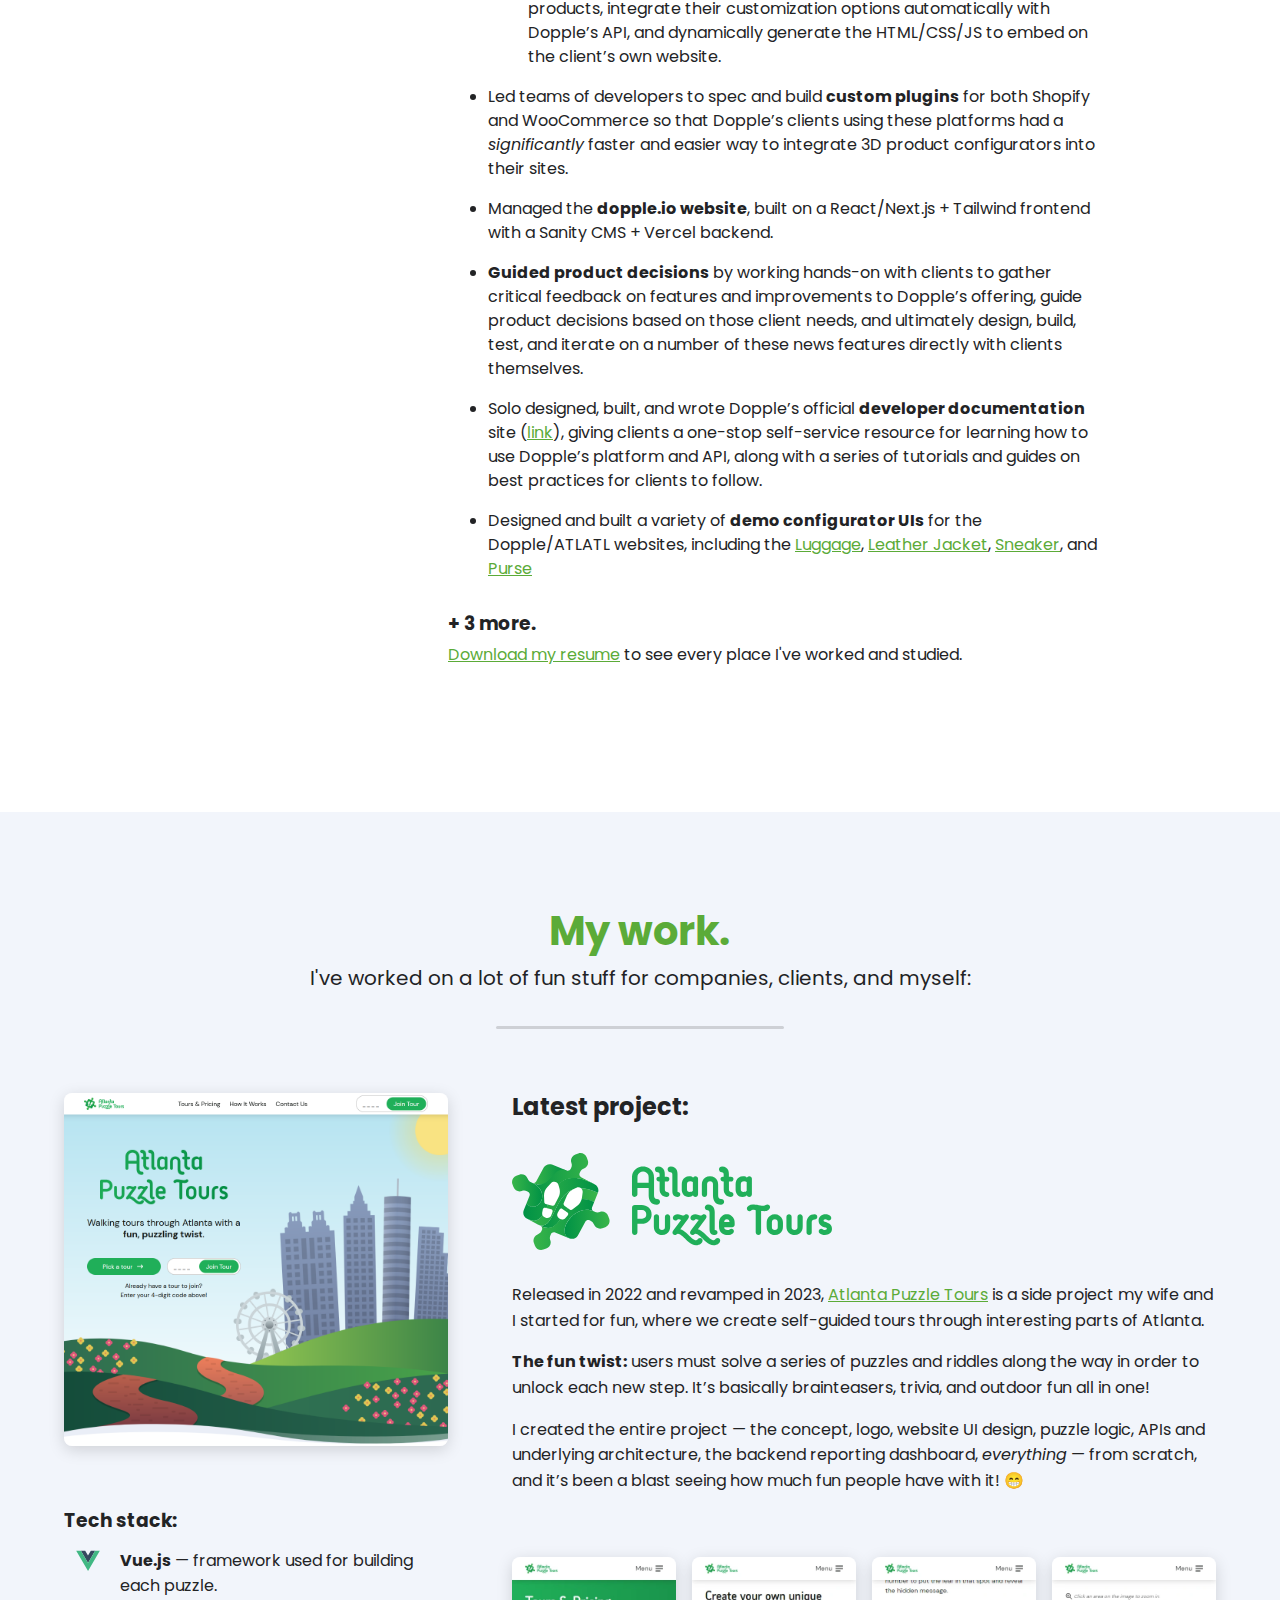
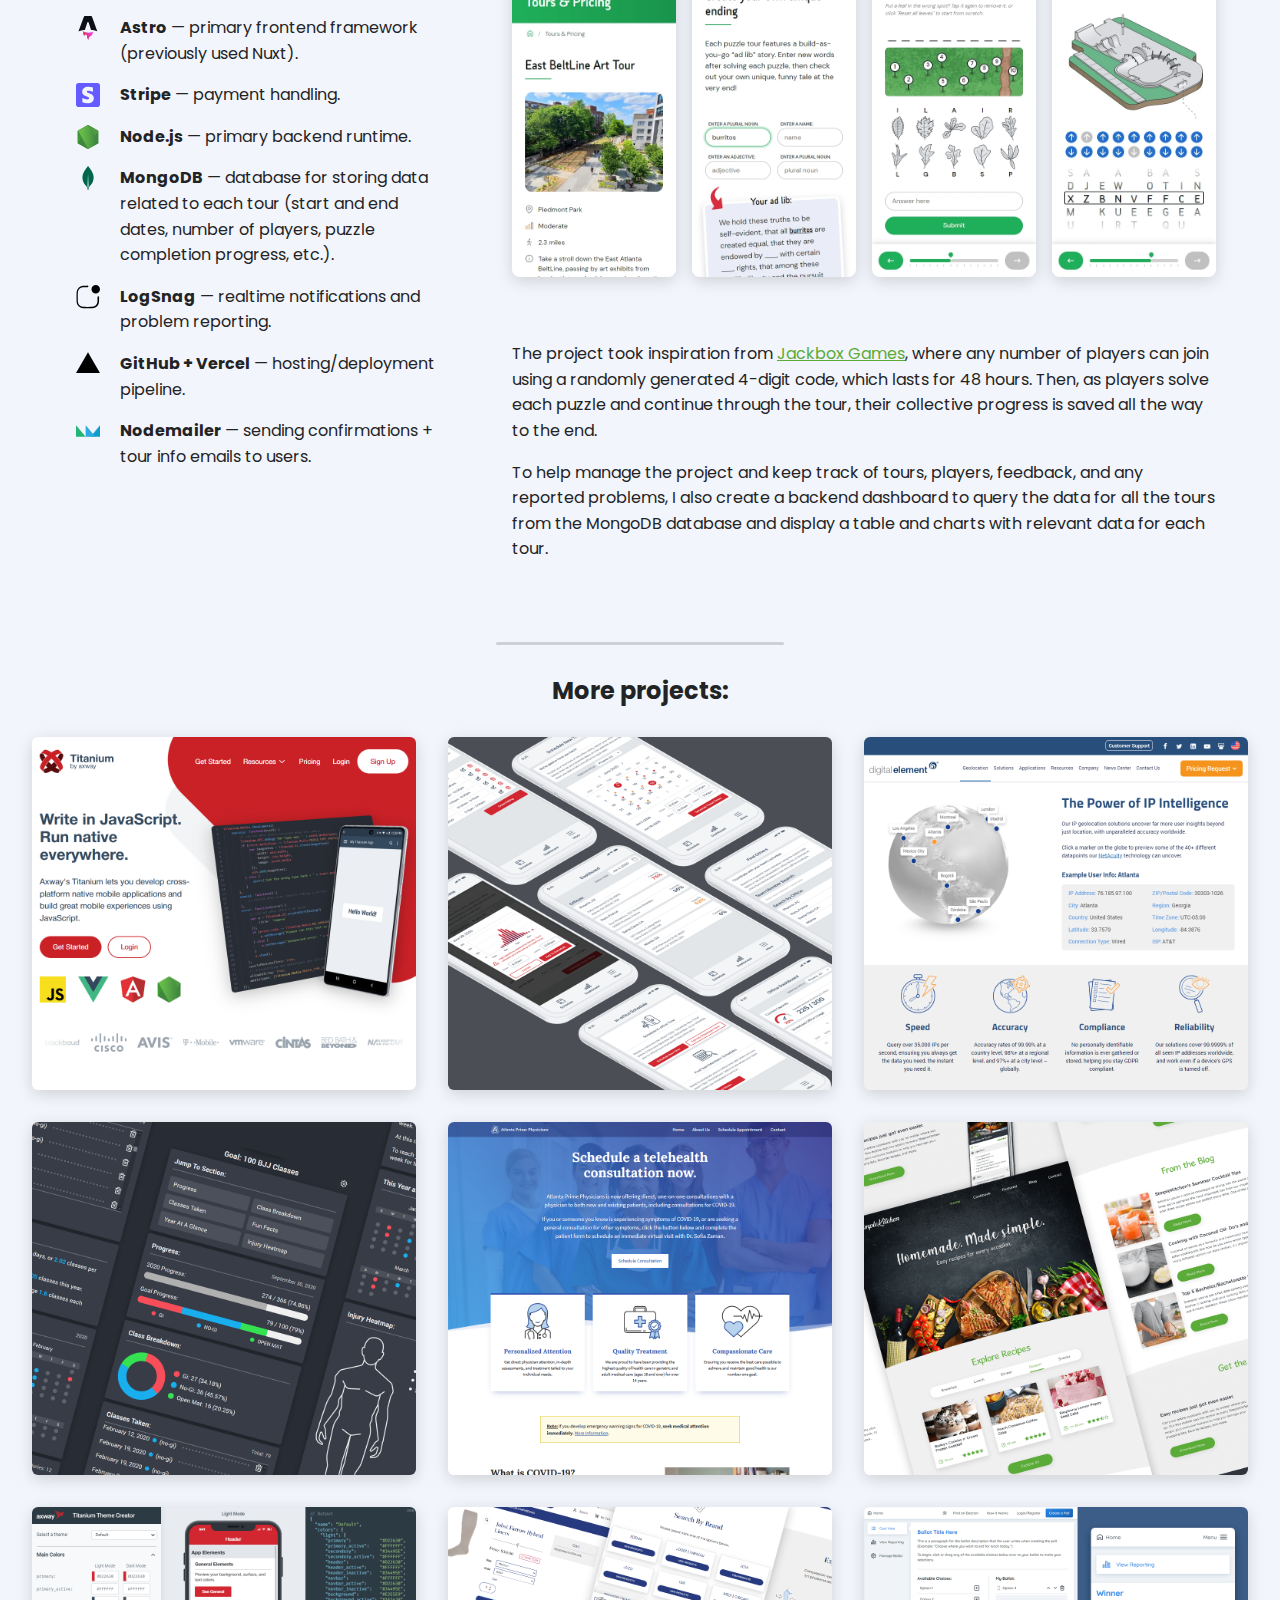
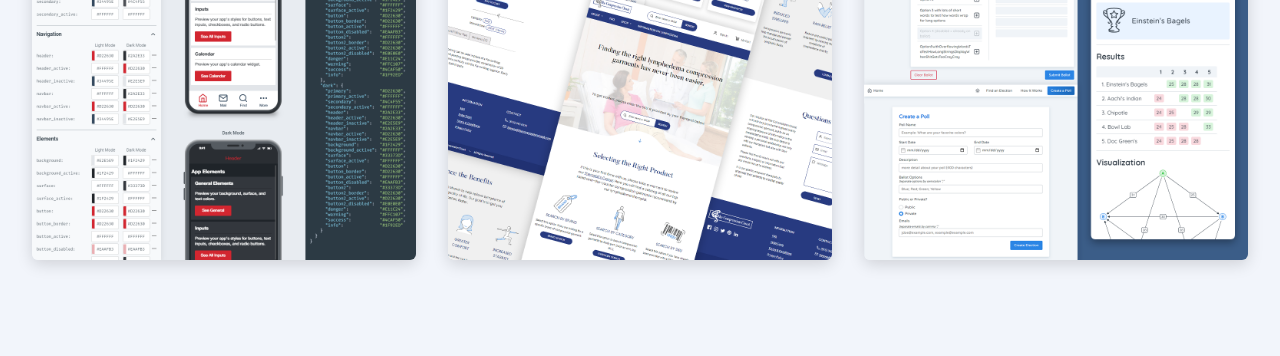
==== commit b82c0b1b: "Portfolio + resume update (2023)" ====
--- a/index.html
+++ b/index.html
@@ -10,7 +10,7 @@
         <meta name="image" property="og:image" content="https://bbag.github.io/img/thumbnail-portfolio.png" />
         <meta name="description" property="og:description" content="Portfolio: Billy Baggerman, freelance front-end developer and UX/UI designer." />
         <meta name="author" content="Billy Baggerman" />
-        <title>Billy Baggerman | UX/UI Engineer, Designer, Front-end Developer</title>
+        <title>Billy Baggerman | UX/UI Designer, Front-end Developer</title>
         <link rel="stylesheet" href="portfolio.css" type="text/css">
         <link href="https://fonts.googleapis.com/css2?family=Poppins:wght@300;700&family=Fira+Code&family=Work+Sans:wght@800&family=Roboto:ital,wght@0,400;0,700;1,400;1,700&display=swap" rel="stylesheet">
         <!-- <link rel="shortcut icon" href="favicon.ico"> -->
@@ -22,10 +22,10 @@
             <div class="hero-content">
                 <div class="hero--left">
                     <h1 class="hero__name">Billy Baggerman.</h1>
-                    <h2 class="hero__title"><span>&mdash; UX/UI designer, front-end developer, BJJ geek.</span></h2>
+                    <h2 class="hero__title"><span>&mdash; UX/UI designer, front-end developer.</span></h2>
                     <p class="hero__intro">I combine <strong class="hero__intro__highlight">15+ years</strong> of web design experience with a love for front-end development to create eye-catching, pleasant, and functional user interfaces.<br /><br />In other words, I love making websites that look and work great!</p>
-                    <div class="terminal"><span class="terminal--selector">#BillyBaggerman</span> {
-<div class="terminal--line"><span class="terminal--property">location</span>: <span class="terminal--value">Atlanta GA</span>;</div><div class="terminal--line"><span class="terminal--property">role</span>: <span class="terminal--value">UX/UI Engineer + Designer + Front-end Developer</span>;</div><div class="terminal--line"><span class="terminal--property">design-skills</span>: <span class="terminal--value">Adobe XD</span>, <span class="terminal--value">Illustrator</span>, <span class="terminal--value">Photoshop</span>, <span class="terminal--value">InVision</span>, <span class="terminal--value">Sketch</span>, <span class="terminal--value">Figma</span>;</div><div class="terminal--line"><span class="terminal--property">dev-skills</span>: <span class="terminal--value">HTML</span>, <span class="terminal--value">CSS</span>, <span class="terminal--value">SASS/SCSS</span>, <span class="terminal--value">JavaScript</span>, <span class="terminal--value">Vue</span>, <span class="terminal--value">React</span>, <span class="terminal--value">WordPress</span>, <span class="terminal--value">PHP</span>, <span class="terminal--value">Node.js</span>;</div><div class="terminal--line"><span class="terminal--property">learning</span>: <span class="terminal--value">Svelte</span>, <span class="terminal--value">MongoDB</span>, <span class="terminal--value">Three.js</span>, <span class="terminal--value">Babylon.js</span>;</div>}</div>
+                    <pre class="terminal"><span class="terminal--selector">#BillyBaggerman</span> {
+<div class="terminal--line"><span class="terminal--property">location</span>: <span class="terminal--value">Atlanta GA</span>;</div><div class="terminal--line"><span class="terminal--property">role</span>: <span class="terminal--value">UX/UI Designer + Front-end Developer</span>;</div><div class="terminal--line"><span class="terminal--property">design-skills</span>: <span class="terminal--value">Adobe XD</span>, <span class="terminal--value">Illustrator</span>, <span class="terminal--value">Photoshop</span>, <span class="terminal--value">Figma</span>, <span class="terminal--value">InVision</span>;</div><div class="terminal--line"><span class="terminal--property">dev-skills</span>: <span class="terminal--value">HTML</span>, <span class="terminal--value">CSS/SASS/SCSS</span>, <span class="terminal--value">JavaScript</span>, <span class="terminal--value">Vue/Nuxt</span>, <span class="terminal--value">React/Next.js</span>, <span class="terminal--value">Astro</span>, <span class="terminal--value">Node.js</span>, <span class="terminal--value">Tailwind</span>, <span class="terminal--value">MongoDB</span>, <span class="terminal--value">Babylon.js</span>, <span class="terminal--value">WordPress</span>;</div><div class="terminal--line"><span class="terminal--property">learning</span>: <span class="terminal--value">WebGL Shaders</span>, <span class="terminal--value">Three.js</span>, <span class="terminal--value">Svelte</span>;</div>}</pre>
                     <div class="hero__buttons">
                         <button class="button" data-scroll="section-resume">
                             <svg xmlns="http://www.w3.org/2000/svg" viewBox="0 0 24 24">
@@ -44,7 +44,7 @@
                             </svg>
                             My Work
                         </button>
-                        <a class="button" href="mailto:bill.baggerman@gmail.com">
+                        <a class="button" href="mailto:billy.baggerman@gmail.com">
                             <svg xmlns="http://www.w3.org/2000/svg" viewBox="0 0 24 24">
                                 <path d="M3 20l1.3 -3.9a9 8 0 1 1 3.4 2.9l-4.7 1" />
                                 <line x1="12" y1="12" x2="12" y2="12.01" />
@@ -112,33 +112,54 @@
         <section class="resume" id="section-resume">
             <div class="section-intro">
                 <h2>Resume.</h2>
-                <p><em>&ldquo;I&rsquo;m not like those other marketing folks, I swear!&rdquo;</em></p>
                 <hr />
             </div>
             <div class="resume-content">
-                <a class="resume-thumbnail-container" href="resume/baggerman-resume.pdf" target="_blank">
-                    <img class="resume-thumbnail" src="img/resume-thumbnail.png" alt="Resume thumbnail preview image">
-                </a>
+                <div class="resume-aside">
+                    <a class="resume-thumbnail-container" href="resume/baggerman-resume.pdf" target="_blank">
+                        <img class="resume-thumbnail" src="img/resume-thumbnail.png" alt="Resume thumbnail preview image">
+                    </a>
+                </div>
                 <div class="resume-text">
-                    <h3 class="resume-position-title">Frontend Developer (WordPress, Vue, React).</h3>
+                    <h3 class="resume-position-title">Experience Designer, Front-end Developer</h3>
                     <h4 class="resume-position-subtitle">
-                        <span class="resume-company">Freelance</span>
-                        <span class="resume-timeframe">Oct 2017 – present</span>
+                        <span class="resume-company">Dopple XR, Inc. (formerly ATLATL Software)</span>
+                        <span class="resume-timeframe">Apr 2021 – present</span>
                     </h4>
                     <ul class="resume-list">
-                        <li>Helped clients in a variety of industries ranging from healthcare, fitness, and technology identify actionable ways to improve their digital channels, from company website to social media strategies, and execute those changes to enhance their online presence.</li>
-                        <li>Services have included brand unification, copywriting/messaging strategy, rebranding, SEO, site development, site analytics, graphic design, and more.</li>
+                        <li>Worked with the Engineering team to design and implement the interface for the <strong>Dopple platform</strong> (a fullstack Vue.js application where Dopple’s clients can upload and manage their 3D art assets, customize product colors and materials, create embeddable scripts to display their 3D products, and more), as well as implement a variety of new features for the platform, including:
+                            <ul>
+                                <li>Dopple’s “<a href="https://docs.dopple.io/docs/visual-component/embedded-ui/" target="_blank">embedded UI</a>” — a set of ready-out-of-the-box UI components for features like launching Augmented Reality, capturing snapshots of 3D renders, showing interaction controls/gestures for the 3D product, and entering fullscreen mode;</li>
+                                <li>A <strong>Live Preview</strong> tool with a code sandbox and save/load functionality; and</li>
+                                <li>The <strong>Starter UI Builder</strong> tool, a no-code/low-code tool for Dopple’s clients to create a fully functional configurator UI for their 3D Dopple products, integrate their customization options automatically with Dopple’s API, and dynamically generate the HTML/CSS/JS to embed on the client’s own website.</li>
+                            </ul>
+                        </li>
+                        <li>Led teams of developers to spec and build <strong>custom plugins</strong> for both Shopify and WooCommerce so that Dopple’s clients using these platforms had a <em>significantly</em> faster and easier way to integrate 3D product configurators into their sites.</li>
+                        <li>Managed the <strong>dopple.io website</strong>, built on a React/Next.js + Tailwind frontend with a Sanity CMS + Vercel backend.</li>
+                        <li><strong>Guided product decisions</strong> by working hands-on with clients to gather critical feedback on features and improvements to Dopple’s offering, guide product decisions based on those client needs, and ultimately design, build, test, and iterate on a number of these news features directly with clients themselves.</li>
+                        <li>Solo designed, built, and wrote Dopple’s official <strong>developer documentation</strong> site (<a href="https://docs.dopple.io/docs/intro" target="_blank">link</a>), giving clients a one-stop self-service resource for learning how to use Dopple’s platform and API, along with a series of tutorials and guides on best practices for clients to follow.</li>
+                        <!-- <li>Guided Dopple’s brand development process when rebranding away from ATLATL Software in 2022, including leading teams of designers and agencies on branding guidelines, web development </li> -->
+                        <li>Designed and built a variety of <strong>demo configurator UIs</strong> for the Dopple/ATLATL websites, including the <a href="https://www.dopple.io/demos/luggage" target="_blank">Luggage</a>, <a href="https://www.atlatl.com/leather-jacket" target="_blank">Leather Jacket</a>, <a href="https://www.atlatl.com/sneaker" target="_blank">Sneaker</a>, and <a href="https://www.dopple.io/demos/purse" target="_blank">Purse</a></li>
                     </ul>
-                    <h3 class="resume-position-title">Principal Marketing Manager, Developer Marketing.</h3>
-                    <h4 class="resume-position-subtitle">
-                        <span class="resume-company">Axway, Inc.</span>
-                        <span class="resume-timeframe">Jul 2019 – present</span>
-                    </h4>
-                    <ul class="resume-list">
-                        <li>Led Axway’s developer-focused marketing initiatives, including revamping of developer-focused landing pages, building out developer-focused content, and writing for the Axway Developer Blog.</li>
-                        <li>Facilitated, designed, built, and optimized new and existing components and tools for developers across Axway's platform and properties.</li>
-                    </ul>
-                    <h3 class="resume-position-title">+ 2 more.</h3>
+                    <!-- <h3 class="resume-position-title">Front-end Developer (WordPress, Vue, React).</h3>
+                            <h4 class="resume-position-subtitle">
+                                <span class="resume-company">Freelance</span>
+                                <span class="resume-timeframe">Oct 2017 – present</span>
+                            </h4>
+                            <ul class="resume-list">
+                                <li>Helped clients in a variety of industries ranging from healthcare, fitness, and technology identify actionable ways to improve their digital channels, from company website to social media strategies, and execute those changes to enhance their online presence.</li>
+                                <li>Services have included brand unification, copywriting/messaging strategy, rebranding, SEO, site development, site analytics, graphic design, and more.</li>
+                            </ul>
+                            <h3 class="resume-position-title">Principal Marketing Manager, Developer Marketing.</h3>
+                            <h4 class="resume-position-subtitle">
+                                <span class="resume-company">Axway, Inc.</span>
+                                <span class="resume-timeframe">Jul 2019 – present</span>
+                            </h4>
+                            <ul class="resume-list">
+                                <li>Led Axway’s developer-focused marketing initiatives, including revamping of developer-focused landing pages, building out developer-focused content, and writing for the Axway Developer Blog.</li>
+                                <li>Facilitated, designed, built, and optimized new and existing components and tools for developers across Axway's platform and properties.</li>
+                            </ul> -->
+                    <h3 class="resume-position-title">+ 3 more.</h3>
                     <p><a href="resume/baggerman-resume.pdf" target="_blank">Download my resume</a> to see every place I've worked and studied.</p>
                 </div>
             </div>
@@ -149,6 +170,83 @@
                 <p>I've worked on a lot of fun stuff for companies, clients, and myself:</p>
                 <hr />
             </div>
+            <div class="current-project">
+                <div class="current-project__poster">
+                    <img class="current-project__poster-img" src="img/thumbnail-apt.png" alt="Atlanta Puzzle Tours" title="Atlanta Puzzle Tours home page">
+                    <h3>Tech stack:</h3>
+                    <ul class="current-project__list">
+                        <li>
+                            <img class="current-project__list-icon" src="img/icon-vue.svg" alt="Vue logo">
+                            <strong>Vue.js</strong> — framework used for building each puzzle.
+                        </li>
+                        <li>
+                            <img class="current-project__list-icon" src="img/icon-astro.svg" alt="Astro logo">
+                            <strong>Astro</strong> — primary frontend framework (previously used Nuxt).
+                        </li>
+                        <li>
+                            <img class="current-project__list-icon" src="img/icon-stripe.svg" alt="Stripe logo">
+                            <strong>Stripe</strong> — payment handling.
+                        </li>
+                        <li>
+                            <img class="current-project__list-icon" src="img/icon-node-sm.svg" alt="Node.js logo">
+                            <strong>Node.js</strong> — primary backend runtime.
+                        </li>
+                        <li>
+                            <img class="current-project__list-icon" src="img/icon-mongodb.svg" alt="MongoDB logo">
+                            <strong>MongoDB</strong> — database for storing data related to each tour (start and end dates, number of players, puzzle completion progress, etc.).
+                        </li>
+                        <li>
+                            <img class="current-project__list-icon" src="img/icon-logsnag.svg" alt="LogSnag logo">
+                            <strong>LogSnag</strong> — realtime notifications and problem reporting.
+                        </li>
+                        <li>
+                            <img class="current-project__list-icon" src="img/icon-vercel.svg" alt="Vercel logo">
+                            <strong>GitHub + Vercel</strong> — hosting/deployment pipeline.
+                        </li>
+                        <li>
+                            <img class="current-project__list-icon" src="img/icon-nodemailer.svg" alt="Nodemailer logo">
+                            <strong>Nodemailer</strong> — sending confirmations + tour info emails to users.
+                        </li>
+                    </ul>
+                </div>
+                <div class="current-project__details">
+                    <h2>Latest project:</h2>
+                    <img class="apt-logo" src="img/apt-logo.svg" alt="Atlanta Puzzle Tours logo" title="Atlanta Puzzle Tours">
+                    <p>Released in 2022 and revamped in 2023, <a href="https://www.atlantapuzzletours.com" target="_blank">Atlanta Puzzle Tours</a> is a side project my wife and I started for fun, where we create self-guided tours through interesting parts of Atlanta.</p>
+                    <p><strong>The fun twist:</strong> users must solve a series of puzzles and riddles along the way in order to unlock each new step. It’s basically brainteasers, trivia, and outdoor fun all in one!</p>
+                    <p>I created the entire project — the concept, logo, website UI design, puzzle logic, APIs and underlying architecture, the backend reporting dashboard, <em>everything</em> — from scratch, and it’s been a blast seeing how much fun people have with it! 😁</p>
+                    <div class="current-project__thumbnails">
+                        <a href="img/apt/apt1.png" target="_blank" title="The website’s main tour selection page">
+                            <picture>
+                                <source srcset="img/apt/apt1.webp" type="image/webp">
+                                <img class="current-project__thumbnail" src="img/apt/apt1.png" alt="Atlanta Puzzle Tours main screen">
+                            </picture>
+                        </a>
+                        <a href="img/apt/apt2.png" target="_blank" title="Players create an ad libbed story they solve the puzzle tour">
+                            <picture>
+                                <source srcset="img/apt/apt2.webp" type="image/webp">
+                                <img class="current-project__thumbnail" src="img/apt/apt2.png" alt="Atlanta Puzzle Tours adlibs screen">
+                            </picture>
+                        </a>
+                        <a href="img/apt/apt3.png" target="_blank" target="One of the puzzles along the BeltLine tour, where placing leaves will uncover the secret answer">
+                            <picture>
+                                <source srcset="img/apt/apt3.webp" type="image/webp">
+                                <img class="current-project__thumbnail" src="img/apt/apt3.png" alt="Atlanta Puzzle Tours puzzle screen #1">
+                            </picture>
+                        </a>
+                        <a href="img/apt/apt4.png" target="_blank" title="Another puzzle, where players recreate the Old Fourth Ward skate park to reveal a message">
+                            <picture>
+                                <source srcset="img/apt/apt4.webp" type="image/webp">
+                                <img class="current-project__thumbnail" src="img/apt/apt4.png" alt="Atlanta Puzzle Tours puzzle screen #2">
+                            </picture>
+                        </a>
+                    </div>
+                    <p>The project took inspiration from <a href="https://www.jackboxgames.com/" target="_blank">Jackbox Games</a>, where any number of players can join using a randomly generated 4-digit code, which lasts for 48 hours. Then, as players solve each puzzle and continue through the tour, their collective progress is saved all the way to the end.</p>
+                    <p>To help manage the project and keep track of tours, players, feedback, and any reported problems, I also create a backend dashboard to query the data for all the tours from the MongoDB database and display a table and charts with relevant data for each tour.</p>
+                </div>
+            </div>
+            <hr />
+            <h2 style="margin: 2rem auto 2rem; text-align: center;">More projects:</h2>
             <div class="work-content-grid">
                 <div class="work-item" id="work-titanium">
                     <img class="work-item-background" src="img/thumbnail-titanium.png" alt="" role="presentation">
--- a/portfolio.css
+++ b/portfolio.css
@@ -356,7 +356,7 @@
 }
 
 p {
-  line-height: 1.5;
+  line-height: 1.6;
 }
 
 strong {
@@ -368,7 +368,7 @@
   border: 0;
   border-radius: 1em;
   height: 0.1875rem;
-  margin: 1rem auto;
+  margin: 2rem auto;
   max-width: 18rem;
   outline: none;
 }
@@ -551,15 +551,18 @@
   transition: all 200ms ease;
 }
 
+.hero-content,
+.current-project {
+  display: grid;
+  gap: 3rem;
+  grid-template-columns: minmax(0, 1fr);
+  justify-items: center;
+  max-width: 72rem;
+}
+
 .hero-content {
   align-items: center;
-  display: grid;
-  gap: 3rem;
-  grid-template-areas: "hero-left"- "hero-right";
-  grid-template-columns: 1fr;
-  justify-items: center;
-  max-width: 72rem;
+  grid-template-areas: "hero-left" "hero-right";
   padding: 1rem;
 }
 
@@ -913,7 +916,7 @@
 
 .resume-thumbnail {
   border-radius: 0.375rem;
-  box-shadow: 0 0.25rem 1rem rgba(0, 0, 0, 0.2);
+  box-shadow: 0 0.25rem 1rem rgba(0, 0, 0, 0.15);
   display: block;
   margin: 0 auto 4rem;
   max-width: 100%;
@@ -953,6 +956,10 @@
   margin-bottom: 1rem;
 }
 
+.resume-list ul {
+  margin: 1rem 0;
+}
+
 .avatar {
   border-radius: 100vh;
   display: block;
@@ -964,6 +971,72 @@
   background: var(--color-background);
 }
 
+.current-project {
+  align-items: start;
+  gap: 2rem;
+  grid-template-areas: "details" "poster";
+  margin: 2rem auto 4rem;
+}
+
+.current-project__poster {
+  grid-area: poster;
+}
+
+.current-project__poster-img {
+  border-radius: 0.5rem;
+  box-shadow: 0 0.25rem 1rem rgba(0, 0, 0, 0.15);
+  margin-bottom: 4rem;
+}
+
+.current-project__details {
+  grid-area: details;
+  width: 100%;
+}
+
+.current-project__thumbnails {
+  display: grid;
+  gap: 1rem;
+  grid-template-columns: repeat(auto-fit, minmax(8rem, 1fr));
+  margin: 4rem 0;
+}
+
+.current-project__thumbnail {
+  border-radius: 0.5rem;
+  box-shadow: 0 0.25rem 1rem rgba(0, 0, 0, 0.15);
+  display: block;
+  max-width: 100%;
+  transition: all 400ms cubic-bezier(0.19, 1, 0.22, 1);
+}
+
+.current-project__list {
+  list-style: none;
+  margin: 1rem 0 0;
+  padding: 0 0 0 0.5rem;
+}
+
+.current-project__list li {
+  line-height: 1.6;
+  margin: 1rem 0;
+  padding-left: 3rem;
+  position: relative;
+}
+
+.current-project__list-icon {
+  display: inline-block;
+  left: 0.25rem;
+  position: absolute;
+  top: 0.0625rem;
+  width: 1.5rem;
+}
+
+.apt-logo {
+  display: block;
+  height: auto;
+  margin: 2rem 0;
+  max-width: 100%;
+  width: 14rem;
+}
+
 .work-content-grid {
   display: grid;
   gap: 1rem;
@@ -975,7 +1048,7 @@
   background-repeat: no-repeat;
   background-size: cover;
   border-radius: 0.375rem;
-  box-shadow: 0 0.25rem 1rem rgba(0, 0, 0, 0.2);
+  box-shadow: 0 0.25rem 1rem rgba(0, 0, 0, 0.15);
   overflow: hidden;
   position: relative;
   transition: all 400ms ease;
@@ -1013,7 +1086,7 @@
 .work-item-text {
   color: var(--color-text);
   left: 0;
-  padding: 5%;
+  padding: 2rem;
   position: absolute;
   top: 0;
   width: 100%;
@@ -1150,7 +1223,7 @@
 
 .work-modal-screenshot {
   border-radius: 0.375rem;
-  box-shadow: 0 0.25rem 1rem rgba(0, 0, 0, 0.2);
+  box-shadow: 0 0.25rem 1rem rgba(0, 0, 0, 0.15);
   margin: 2rem 0;
   transition: box-shadow 400ms ease;
 }
@@ -1225,16 +1298,16 @@
 /*---------------------------------------------------------*/
 /* 576px */
 @media screen and (min-width: 36rem) {
-  .hero-content {
+  .hero-content,
+  .current-project {
     gap: 2rem;
     grid-template-columns: 1fr;
     justify-items: center;
     max-width: 72rem;
+  }
+  .hero-content {
+    grid-template-areas: "hero-left" "hero-right";
     padding: 2rem;
-  }
-  .hero-content {
-    grid-template-areas: "hero-left"- "hero-right";
   }
   .hero__name {
     font-size: 3rem;
@@ -1248,6 +1321,12 @@
   }
   .resume-content {
     padding: 2rem;
+  }
+  .current-project__thumbnails {
+    grid-template-columns: repeat(auto-fit, minmax(6rem, 1fr));
+  }
+  .apt-logo {
+    width: 20rem;
   }
   .work-content-grid {
     gap: 2rem;
@@ -1278,12 +1357,20 @@
     max-width: 62rem;
     padding: 2rem;
   }
-  .resume-thumbnail-container {
+  .resume-aside {
     flex: 0 0 14rem;
     margin-right: 3rem;
   }
   .resume-thumbnail {
     margin: 0 auto;
+  }
+  .current-project {
+    gap: 4rem;
+    grid-template-areas: "poster details";
+    grid-template-columns: 24rem minmax(0, 1fr);
+  }
+  .current-project__thumbnail:hover {
+    transform: scale(1.06);
   }
   .work-content-grid {
     grid-template-columns: repeat(auto-fill, minmax(22rem, 1fr));
@@ -1295,12 +1382,19 @@
   .hero {
     font-size: 0.875rem;
   }
-  .hero-content {
+  .hero-content,
+  .current-project {
     gap: 5rem;
     max-width: 78rem;
   }
   .hero-content {
     grid-template-columns: minmax(0, 1fr) 28rem;
+  }
+  .current-project {
+    grid-template-columns: 28rem minmax(0, 1fr);
+  }
+  .current-project__thumbnails {
+    gap: 2rem;
   }
   .resume-content {
     max-width: 72rem;
@@ -1319,12 +1413,16 @@
   .hero {
     font-size: 1rem;
   }
-  .hero-content {
+  .hero-content,
+  .current-project {
     gap: 6rem;
     max-width: 86rem;
   }
   .hero-content {
     grid-template-columns: minmax(0, 1fr) 34rem;
+  }
+  .current-project {
+    grid-template-columns: 34rem minmax(0, 1fr);
   }
 }
 
@@ -1333,13 +1431,17 @@
   .hero {
     font-size: 1.25rem;
   }
-  .hero-content {
+  .hero-content,
+  .current-project {
     gap: 8rem;
     max-width: 100rem;
   }
   .hero-content {
     grid-template-columns: minmax(0, 1fr) 38rem;
   }
+  .current-project {
+    grid-template-columns: 38rem minmax(0, 1fr);
+  }
   .hero__intro {
     font-size: 1.375em;
   }
